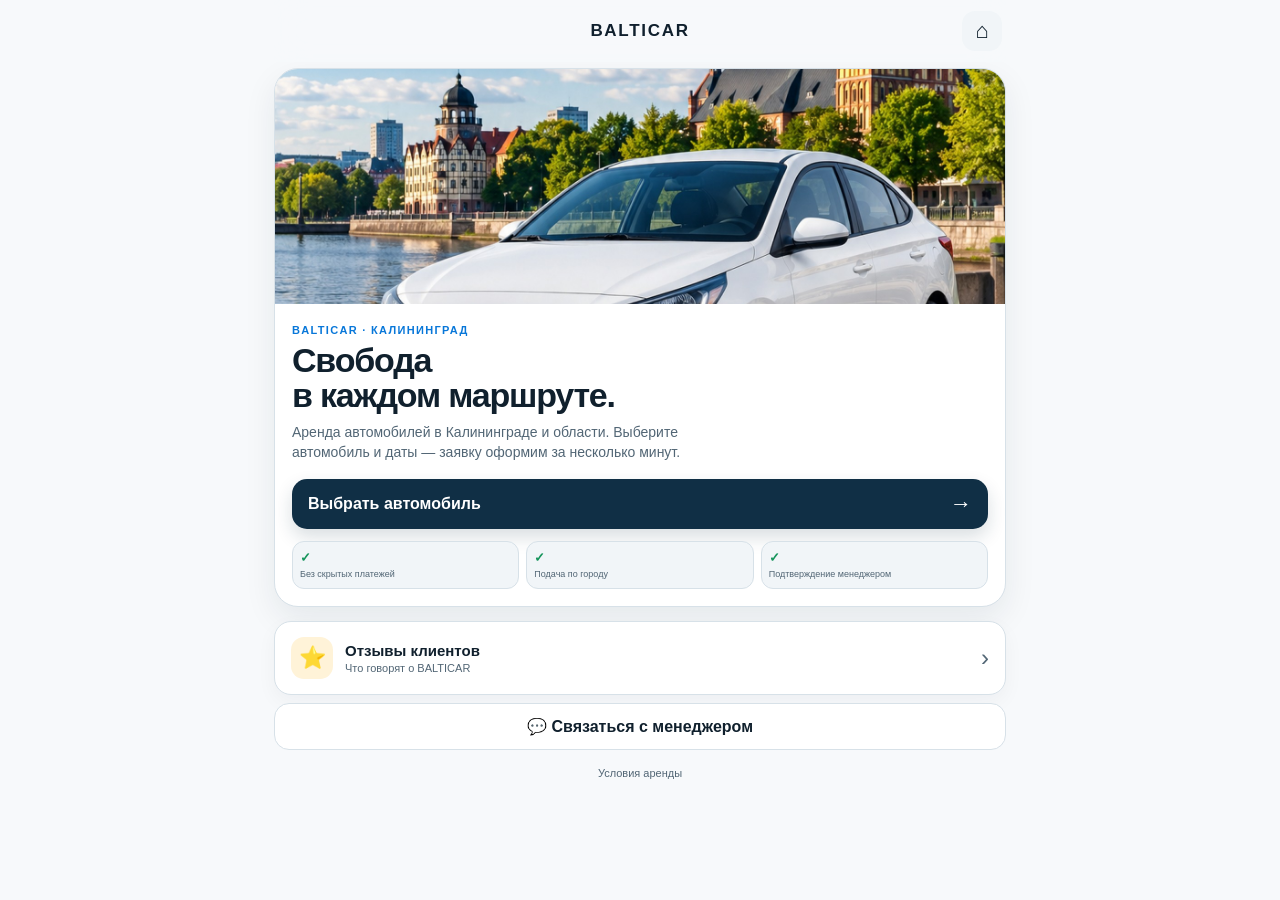
==== webapp/index.html @ 95956f39 "Add files via upload" ====
<!doctype html>
<html lang="ru">
<head>
<meta charset="utf-8">
<meta name="viewport" content="width=device-width,initial-scale=1,viewport-fit=cover">
<meta name="theme-color" content="#f5f7fa">
<title>BALTICAR — аренда автомобилей</title>
<script src="https://telegram.org/js/telegram-web-app.js"></script>
<style>
#bootOverlay{position:fixed;inset:0;z-index:100000;background:#f5f7fa;color:#13202b;display:flex;align-items:center;justify-content:center;text-align:center;padding:24px;font-family:-apple-system,BlinkMacSystemFont,"SF Pro Display","Segoe UI",sans-serif}
#bootOverlay .bootBox{width:min(360px,100%)}
#bootOverlay .bootLogo{font-size:28px;font-weight:950;letter-spacing:.12em}
#bootOverlay .bootText{margin-top:10px;color:#6f7f8d;font-size:14px;line-height:1.45}
#bootOverlay .bootRetry{display:none;width:100%;margin-top:18px;padding:15px 16px;border:0;border-radius:16px;background:#1677e8;color:#fff;font-size:15px;font-weight:900}
#bootOverlay.ready{display:none}
</style>
<script>
(function(){
  var hiddenAt=0;
  window.__BALTICAR_BOOT_OK=false;
  window.__BALTICAR_REOPEN=function(){
    var base=location.pathname||'/app';
    location.replace(base+'?v=47&reopen='+Date.now());
  };
  window.__BALTICAR_HIDE_BOOT=function(){
    window.__BALTICAR_BOOT_OK=true;
    var el=document.getElementById('bootOverlay');
    if(el)el.classList.add('ready');
  };
  setTimeout(function(){
    if(window.__BALTICAR_BOOT_OK)return;
    var el=document.getElementById('bootOverlay');
    var btn=document.getElementById('bootRetry');
    if(el)el.style.display='flex';
    if(btn)btn.style.display='block';
  },10000);
  document.addEventListener('visibilitychange',function(){
    if(document.visibilityState==='hidden'){hiddenAt=Date.now();return;}
    if(hiddenAt && Date.now()-hiddenAt>90000){
      hiddenAt=0;
      setTimeout(window.__BALTICAR_REOPEN,80);
    }
  });
})();
</script>
<style>
:root{
  --bg:#f5f7fa; --surface:#fff; --surface2:#eef2f6; --text:#13202b; --muted:#6f7f8d;
  --line:#dfe6ec; --blue:#1677e8; --blue-dark:#0d5fc4; --green:#1aa866; --amber:#d98a00;
  --shadow:0 12px 32px rgba(18,38,55,.08); --radius:22px;
}
html.dark{
  --bg:#07111b; --surface:#0d1b27; --surface2:#132635; --text:#f5f8fb; --muted:#91a3b5;
  --line:rgba(255,255,255,.09); --blue:#1683ff; --blue-dark:#0b63d9; --green:#2bd576; --amber:#ffb62b;
  --shadow:0 16px 40px rgba(0,0,0,.24);
}
*{box-sizing:border-box}
html,body{margin:0;min-height:100%;background:var(--bg);color:var(--text);font-family:-apple-system,BlinkMacSystemFont,"SF Pro Display","Segoe UI",sans-serif;-webkit-font-smoothing:antialiased}
body{background:linear-gradient(180deg,var(--bg) 0,var(--bg) 100%)}
button,input,textarea{font:inherit;color:inherit}
button{border:0;cursor:pointer}
#app{max-width:760px;margin:auto;padding:env(safe-area-inset-top) 14px calc(28px + env(safe-area-inset-bottom))}
.top{height:58px;display:grid;grid-template-columns:44px 1fr 44px;align-items:center;position:sticky;top:0;z-index:20;background:color-mix(in srgb,var(--bg) 90%,transparent);backdrop-filter:blur(16px);-webkit-backdrop-filter:blur(16px)}
.brand{text-align:center;font-size:17px;font-weight:900;letter-spacing:.12em}
.topbtn{width:40px;height:40px;border-radius:13px;background:var(--surface);border:1px solid var(--line);box-shadow:0 4px 14px rgba(0,0,0,.05);font-size:22px}
.screen{display:none}.screen.active{display:block;animation:fadeUp .22s ease}
@keyframes fadeUp{from{opacity:0;transform:translateY(8px)}to{opacity:1;transform:none}}
.eyebrow{font-size:11px;font-weight:800;letter-spacing:.12em;color:var(--blue);text-transform:uppercase}
.sectionTitle{font-size:26px;line-height:1.12;font-weight:900;margin:20px 2px 7px}
.sub{font-size:14px;line-height:1.5;color:var(--muted)}
.row{display:flex;gap:10px}.row>*{flex:1;min-width:0}
.heroHome{position:relative;overflow:hidden;border-radius:28px;background:#0c1b27;min-height:330px;box-shadow:var(--shadow);margin:8px 0 18px}
.heroHome img{width:100%;height:100%;min-height:330px;object-fit:cover;display:block}
.heroHome:after{content:"";position:absolute;inset:0;background:linear-gradient(180deg,rgba(4,10,15,.02) 22%,rgba(4,10,15,.9) 100%)}
.heroHomeCopy{position:absolute;z-index:1;left:22px;right:22px;bottom:22px;color:#fff}
.heroHomeCopy h1{font-size:35px;line-height:1.02;margin:7px 0 7px;letter-spacing:-.03em}
.heroHomeCopy p{margin:0;color:#d9e5ee;font-size:15px}
.heroBadge{display:inline-flex;align-items:center;gap:7px;padding:7px 10px;border-radius:999px;background:rgba(255,255,255,.12);border:1px solid rgba(255,255,255,.18);font-size:11px;font-weight:800}
.homeCta{width:100%;margin-top:14px;padding:16px 18px;border-radius:16px;background:#fff;color:#12202c;font-weight:900;box-shadow:0 10px 26px rgba(0,0,0,.16)}
.homeQuick{display:grid;grid-template-columns:1fr 1fr;gap:10px;margin-top:12px}
.quick{padding:16px;border-radius:18px;background:var(--surface);border:1px solid var(--line);text-align:left;box-shadow:var(--shadow)}
.quickIcon{font-size:22px}.quick b{display:block;margin-top:8px;font-size:15px}.quick span{display:block;margin-top:3px;font-size:12px;color:var(--muted)}
.primary{width:100%;padding:15px 17px;border-radius:15px;background:linear-gradient(135deg,var(--blue),var(--blue-dark));color:#fff;font-weight:850;box-shadow:0 9px 22px rgba(22,131,255,.22)}
.secondary{width:100%;padding:14px 16px;border-radius:15px;background:var(--surface);border:1px solid var(--line);font-weight:750}
.back{margin:7px 0 12px;padding:7px 0;background:none;color:var(--blue);font-weight:800}
.carlistGrid{display:grid;grid-template-columns:1fr 1fr;gap:12px;margin-top:16px}
.car{overflow:hidden;background:var(--surface);border:1px solid var(--line);border-radius:22px;box-shadow:var(--shadow);margin:0;min-width:0}
.carGallery{border:0!important;border-radius:0!important}
.carbody{padding:13px}
.carTop{display:block}.carname{font-size:17px;font-weight:900;line-height:1.18}
.onlineLabel{display:inline-block;margin-top:6px;font-size:10px;font-weight:800;color:var(--green)}
.carDescription{display:none}
.chips{display:flex;flex-wrap:wrap;gap:5px;margin:10px 0}
.chip{padding:6px 7px;border-radius:9px;background:var(--surface2);color:var(--muted);font-size:10px;white-space:nowrap}
.carPrice{padding:10px 0 11px;border-top:1px solid var(--line);border-bottom:1px solid var(--line)}
.carPrice .label{display:block;color:var(--muted);font-size:9px;line-height:1.25}.carPrice b{font-size:18px}.carPrice small{font-size:10px;color:var(--muted)}
.carActions{display:grid;gap:7px;margin-top:10px}.carActions .secondary{padding:11px;font-size:12px}.carActions .primary{padding:11px;font-size:12px}
.gallery{position:relative;width:100%;overflow:hidden;background:#dfe5ea;touch-action:pan-y}
.carGallery{aspect-ratio:1.25}.detailGallery{aspect-ratio:1.35;border-radius:24px;border:1px solid var(--line)}
.galleryImg{width:100%;height:100%;object-fit:cover;display:block}
.galleryBtn{position:absolute;top:50%;transform:translateY(-50%);width:34px;height:34px;border-radius:50%;background:rgba(8,16,23,.58);color:#fff;font-size:24px;line-height:1;display:flex;align-items:center;justify-content:center;backdrop-filter:blur(8px)}
.galleryBtn.prev{left:9px}.galleryBtn.next{right:9px}
.galleryCount{position:absolute;right:10px;top:10px;padding:5px 8px;border-radius:999px;background:rgba(8,16,23,.62);color:#fff;font-size:10px;font-weight:800}
.galleryDots{position:absolute;left:0;right:0;bottom:9px;display:flex;justify-content:center;gap:5px}
.galleryDot{width:6px;height:6px;border-radius:50%;padding:0;background:rgba(255,255,255,.55)}
.galleryDot.active{width:18px;border-radius:5px;background:#fff}
.detailTitle{font-size:29px;line-height:1.08;margin:16px 0 6px;letter-spacing:-.02em}
.facts{display:grid;grid-template-columns:repeat(3,1fr);gap:8px;margin:15px 0}.fact{padding:12px;border-radius:16px;background:var(--surface);border:1px solid var(--line);font-size:11px;color:var(--muted)}.fact b{display:block;margin-top:5px;font-size:13px;color:var(--text)}
.block{padding:16px;border-radius:19px;background:var(--surface);border:1px solid var(--line);box-shadow:0 6px 20px rgba(18,38,55,.04);margin:12px 0}.block h3{margin:0 0 8px;font-size:16px}
.tariffs{display:grid;grid-template-columns:repeat(3,1fr);gap:7px}.tariff{padding:12px;border-radius:14px;background:var(--surface2);border:1px solid var(--line)}.tariff span{display:block;font-size:10px;color:var(--muted)}.tariff b{display:block;margin-top:5px;font-size:14px}
.depositBox{margin:12px 0;padding:14px 16px;border-radius:17px;background:linear-gradient(135deg,rgba(22,131,255,.08),rgba(43,213,118,.07));border:1px solid rgba(22,131,255,.18)}
.locationCard{padding:15px;border-radius:18px;background:var(--surface);border:1px solid var(--line);margin:12px 0}.locationTitle{font-weight:850}.locationText{font-size:13px;line-height:1.5;color:var(--muted);margin-top:7px}
.calendar{background:var(--surface);border:1px solid var(--line);border-radius:22px;padding:13px;box-shadow:var(--shadow)}
.calhead{display:flex;align-items:center;justify-content:space-between;margin-bottom:12px}.calhead b{text-transform:capitalize}.calhead button{width:40px;height:40px;border-radius:12px;background:var(--surface2);border:1px solid var(--line);font-size:21px}
.week,.days{display:grid;grid-template-columns:repeat(7,1fr);gap:5px}.week div{text-align:center;font-size:10px;color:var(--muted);padding:4px 0}.day{min-height:42px;border-radius:11px;background:var(--surface2);border:1px solid transparent;font-size:12px}.day.free{border-color:rgba(22,131,255,.12)}.day.busy{color:#9ca9b4;opacity:.55}.day.selected{background:var(--blue);color:#fff;font-weight:900}.day.disabled{opacity:.28}
.times{display:grid;grid-template-columns:repeat(4,1fr);gap:7px;margin-top:8px}.time{padding:12px 3px;border-radius:12px;background:var(--surface2);border:1px solid var(--line);font-size:12px}.time.selected{background:var(--blue);color:#fff;font-weight:900}.time:disabled{opacity:.35}
.summary{margin-top:13px;padding:17px;border-radius:20px;background:var(--surface);border:1px solid rgba(22,131,255,.22);box-shadow:var(--shadow)}.summary .big,.big{font-size:24px;font-weight:950;margin-top:4px}.hint{font-size:12px;line-height:1.4;color:var(--amber);margin-top:7px}
.field{margin:11px 0}.field label{display:block;font-size:12px;font-weight:700;color:var(--muted);margin:0 0 6px}.field input,.field textarea{width:100%;padding:13px;border-radius:14px;border:1px solid var(--line);background:var(--surface);outline:none}.field textarea{min-height:90px;resize:vertical}
.locationPicker{display:grid;gap:8px;margin-top:12px}.locationOption{width:100%;display:grid;grid-template-columns:32px 1fr auto;gap:9px;align-items:center;text-align:left;padding:12px;border-radius:15px;background:var(--surface2);border:1px solid var(--line)}.locationOption.selected{border-color:var(--blue);box-shadow:inset 0 0 0 1px var(--blue);background:color-mix(in srgb,var(--blue) 7%,var(--surface2))}.locIcon{font-size:19px;text-align:center}.locMain b{display:block;font-size:13px}.locMain span{display:block;font-size:10px;color:var(--muted);margin-top:2px}.locationFree{font-size:9px;font-weight:900;color:var(--green)}.locationRequest{margin-top:8px}.locationCost{margin-top:10px}.priceBreak{margin-top:10px;border-top:1px solid var(--line);padding-top:8px}.priceRow{display:flex;justify-content:space-between;gap:12px;padding:5px 0;font-size:13px}.locationNotice{margin-top:10px;font-size:11px;line-height:1.45;color:var(--muted)}
.bookingHero{padding:16px;border-radius:20px;background:linear-gradient(135deg,rgba(22,131,255,.10),rgba(43,213,118,.07));border:1px solid rgba(22,131,255,.18);margin:14px 0}.bookingHero .heroLine{display:flex;justify-content:space-between;gap:10px;align-items:center}.bookingHero .heroTitle{font-size:16px;font-weight:900}.bookingHero .countdown{margin-top:10px;font-size:15px;font-weight:850}.bookingHero .countdown small{display:block;font-size:11px;color:var(--muted);margin-top:4px}
.bookingCard{padding:15px;border-radius:20px;background:var(--surface);border:1px solid var(--line);box-shadow:var(--shadow);margin:12px 0}.bookingCardTop{display:flex;gap:11px;align-items:flex-start}.bookingCarThumb{width:92px;height:64px;border-radius:13px;object-fit:cover;flex:0 0 92px}.bookingCardInfo{min-width:0;flex:1}.bookingCardInfo b{display:block;font-size:16px}.bookingNo{font-size:10px;color:var(--muted);margin-bottom:4px}.bookingFacts{display:grid;grid-template-columns:1fr 1fr;gap:7px;margin-top:11px}.bookingFact{padding:10px;border-radius:13px;background:var(--surface2);border:1px solid var(--line)}.bookingFact span{display:block;font-size:9px;color:var(--muted)}.bookingFact b{display:block;font-size:12px;margin-top:4px}.bookingStatusBox{margin-top:11px;padding:11px 12px;border-radius:14px;background:var(--surface2);border:1px solid var(--line);font-size:12px;line-height:1.4}.bookingStatusBox.confirmed{background:rgba(43,213,118,.08);border-color:rgba(43,213,118,.25)}.bookingStatusBox.completed{opacity:.75}
.status{display:inline-flex;padding:5px 8px;border-radius:999px;background:var(--surface2);font-size:10px;font-weight:800}
.detailActions{display:grid;gap:8px;margin-top:10px}
.empty{text-align:center;padding:40px 20px;color:var(--muted)}
.toast{position:fixed;z-index:50;left:14px;right:14px;bottom:calc(18px + env(safe-area-inset-bottom));padding:13px 15px;border-radius:15px;background:#132535;color:#fff;box-shadow:0 15px 35px rgba(0,0,0,.25);display:none}.toast.show{display:block;animation:fadeUp .2s ease}
@media(max-width:520px){.carlistGrid{grid-template-columns:1fr 1fr}.heroHome,.heroHome img{min-height:310px}.heroHomeCopy h1{font-size:31px}}
@media(max-width:370px){#app{padding-left:10px;padding-right:10px}.carlistGrid{gap:8px}.carbody{padding:10px}.carname{font-size:15px}.chips{gap:4px}.chip{font-size:9px;padding:5px 6px}.carPrice b{font-size:16px}.facts{gap:5px}.fact{padding:10px 8px}}
@media(min-width:650px){.carlistGrid{grid-template-columns:repeat(2,1fr)}.heroHome,.heroHome img{min-height:390px}.heroHomeCopy h1{font-size:42px}}

/* Premium UI polish v3 */
:root{--bg:#f3f5f7;--surface:#fff;--surface2:#f1f4f7;--text:#101820;--muted:#71808d;--line:#e2e7ec;--blue:#0a72e8;--blue-dark:#075bc0;--green:#15945b;--amber:#c77a00;--shadow:0 14px 34px rgba(16,32,48,.075);--radius:22px}
html.dark{--bg:#071018;--surface:#0d1923;--surface2:#13232f;--text:#f7fafc;--muted:#9aabb9;--line:rgba(255,255,255,.09);--blue:#278cff;--blue-dark:#0965d0;--green:#2bd47a;--amber:#ffb72d;--shadow:0 18px 44px rgba(0,0,0,.25)}
body{background:var(--bg)}
.top{height:62px}
.topbtn{border:0;box-shadow:none;background:var(--surface2);transition:transform .16s ease,background .16s ease}.topbtn:active{transform:scale(.94)}
.sectionTitle{font-size:28px;letter-spacing:-.035em;margin-top:22px}.sub{font-size:14px}
.heroHome{min-height:430px;margin:8px 0 16px;border-radius:30px}.heroHome img{min-height:430px}.heroHome:after{background:linear-gradient(180deg,rgba(4,10,15,0) 15%,rgba(4,10,15,.22) 38%,rgba(4,10,15,.94) 100%)}
.heroHomeCopy{left:20px;right:20px;bottom:20px}.heroHomeCopy h1{font-size:38px;line-height:1;letter-spacing:-.045em;margin:10px 0 9px}.heroBadge{background:rgba(255,255,255,.14);backdrop-filter:blur(10px)}
.homeCta{padding:17px 18px;border-radius:17px;transition:transform .16s ease}.homeCta:active,.primary:active,.secondary:active,.quick:active,.locationOption:active,.time:active{transform:scale(.985)}
.homeIntro{display:flex;align-items:end;justify-content:space-between;gap:12px;margin:16px 2px 9px}.homeIntro .sectionTitle{margin:0}.homeTrust{font-size:11px;font-weight:800;color:var(--green);white-space:nowrap}
.quick{padding:15px;border-radius:20px;transition:transform .16s ease,box-shadow .16s ease}.quickIcon{font-size:21px}.quick b{font-size:14px}.quick span{font-size:11px}
.carlistGrid{gap:12px;margin-top:18px}.car{border-radius:24px;box-shadow:0 12px 30px rgba(16,32,48,.09)}
.carGallery{aspect-ratio:1.08}.gallery{background:#dce2e7}.galleryImg{transition:opacity .16s ease}.galleryBtn{width:35px;height:35px}.galleryCount{font-size:10px;padding:5px 8px}.carbody{padding:14px}.carname{font-size:18px;letter-spacing:-.02em}.onlineLabel{font-size:9px}.chips{gap:5px;margin:9px 0}.chip{font-size:9px;padding:6px 7px}.carPrice{padding:11px 0 10px}.carPrice .label{font-size:9px}.carPrice b{font-size:21px;letter-spacing:-.02em}.carPrice small{font-size:10px}.carActions{grid-template-columns:1fr;gap:7px}.carActions .secondary,.carActions .primary{padding:12px;font-size:12px}
.catalogLead{display:flex;justify-content:space-between;align-items:center;gap:10px;margin-top:14px;padding:12px 14px;border-radius:16px;background:var(--surface);border:1px solid var(--line)}.catalogLead b{font-size:12px}.catalogLead span{font-size:11px;color:var(--muted)}
.detailGallery{aspect-ratio:1.18;border-radius:26px}.detailTitle{font-size:32px;letter-spacing:-.04em}.facts{gap:7px}.fact{padding:13px;border-radius:17px}.block{border-radius:20px}.tariff{padding:13px;border-radius:15px}.depositBox{font-size:14px}
.calendar{padding:14px;border-radius:24px}.calhead{margin-bottom:14px}.calhead b{font-size:16px}.calhead button{width:42px;height:42px;border-radius:14px}.week{gap:4px}.week div{font-size:10px;padding:6px 0}.days{gap:5px}.day{min-height:46px;border-radius:13px;font-size:13px}.day.free{background:color-mix(in srgb,var(--blue) 4%,var(--surface2))}.day.selected{box-shadow:0 7px 16px rgba(10,114,232,.22)}
.timeTitle{display:flex;justify-content:space-between;align-items:center;margin:17px 1px 8px}.timeTitle b{font-size:15px}.timeTitle span{font-size:11px;color:var(--muted)}.times{grid-template-columns:repeat(4,1fr);gap:7px}.time{min-height:46px;padding:11px 2px;border-radius:13px;font-size:13px;font-weight:750;transition:transform .14s ease}.time.selected{box-shadow:0 7px 16px rgba(10,114,232,.2)}
.calTip{margin-top:12px;padding:11px 13px;border-radius:14px;background:var(--surface2);font-size:11px;color:var(--muted);line-height:1.4}.summary{padding:17px;border-radius:21px}.summary .big,.big{font-size:25px}.summaryAction{margin-top:13px}
.reviewCard{padding:0;overflow:hidden;border-radius:22px;background:var(--surface);border:1px solid var(--line);box-shadow:var(--shadow)}.reviewHead{display:flex;gap:13px;padding:15px}.reviewThumb{width:92px;height:68px;border-radius:15px;object-fit:cover}.reviewTitle{font-size:18px;font-weight:900}.reviewLine{display:flex;justify-content:space-between;gap:12px;padding:11px 15px;border-top:1px solid var(--line);font-size:13px}.reviewLine span{color:var(--muted)}.reviewLine b{text-align:right}.reviewTotal{display:flex;justify-content:space-between;align-items:end;padding:15px;background:var(--surface2)}.reviewTotal small{display:block;color:var(--muted);font-size:10px}.reviewTotal strong{font-size:25px;letter-spacing:-.03em}.reviewTotal .deposit{font-size:12px;color:var(--muted);text-align:right}
.locationCard{border-radius:21px}.locationOption{min-height:66px;padding:12px 13px;border-radius:17px;transition:transform .14s ease,border-color .14s ease}.locationOption.selected{box-shadow:inset 0 0 0 1.5px var(--blue),0 7px 18px rgba(10,114,232,.08)}.locMain b{font-size:14px}.locMain span{font-size:10px}.locationFree{font-size:9px}.locationNotice{padding:10px 11px;border-radius:13px;background:var(--surface2)}
.field input,.field textarea{border:1px solid var(--line);box-shadow:inset 0 1px 1px rgba(0,0,0,.02);transition:border-color .16s ease,box-shadow .16s ease}.field input:focus,.field textarea:focus{border-color:var(--blue);box-shadow:0 0 0 3px rgba(10,114,232,.10)}
.primary,.secondary{transition:transform .16s ease,box-shadow .16s ease}.primary{box-shadow:0 10px 24px rgba(10,114,232,.2)}
.status{padding:6px 9px;font-size:10px}.status.pending{background:rgba(255,183,45,.12);color:#a86c00}.status.confirmed{background:rgba(43,212,122,.12);color:var(--green)}.status.completed{background:rgba(10,114,232,.10);color:var(--blue)}.status.cancelled,.status.rejected{background:rgba(100,110,120,.11)}
.bookingHero{border-radius:22px}.bookingCard{border-radius:22px}.bookingStatusBox{font-weight:700}.bookingStatusBox.confirmed{background:rgba(43,212,122,.09)}
.empty{padding:48px 20px}.toast{border-radius:17px}
@media(max-width:520px){.heroHome,.heroHome img{min-height:410px}.heroHomeCopy h1{font-size:34px}.carGallery{aspect-ratio:1.02}.carbody{padding:12px}.carname{font-size:16px}.carPrice b{font-size:19px}.chip{font-size:8.5px}.carActions .secondary,.carActions .primary{padding:10px;font-size:11px}}
@media(max-width:370px){.carlistGrid{gap:8px}.carbody{padding:10px}.carname{font-size:15px}.chips{gap:3px}.chip{padding:5px 6px}.times{grid-template-columns:repeat(3,1fr)}}

/* Premium UI polish v4 */
:root{--success:#148a57;--danger:#c64b4b;--soft-blue:rgba(10,114,232,.08)}
html.dark{--success:#2bd47a;--danger:#ff7373;--soft-blue:rgba(39,140,255,.12)}
button{-webkit-tap-highlight-color:transparent}
.primary,.secondary,.homeCta,.quick,.locationOption,.time,.day,.calhead button,.topbtn{user-select:none;-webkit-user-select:none}
.topbtn{display:flex;align-items:center;justify-content:center}
.homeCta{display:flex;align-items:center;justify-content:space-between;text-align:left}.homeCta::after{content:'→';font-size:20px;line-height:1}
.car{transition:transform .18s ease,box-shadow .18s ease}.car:active{transform:scale(.995)}
.carGallery{aspect-ratio:1.02}.galleryBtn{z-index:2;box-shadow:0 5px 14px rgba(0,0,0,.18)}
.galleryDots{z-index:3;pointer-events:none}.galleryDot{pointer-events:auto}.galleryCount{z-index:3}
.carPrice b{font-size:23px}.carPrice .label{font-size:10px;font-weight:650}
.carActions .primary{min-height:44px}.carActions .secondary{min-height:42px}
.stepLabel{display:flex;align-items:center;gap:8px;margin:17px 1px 8px;font-size:12px;font-weight:850;color:var(--muted)}
.stepNum{width:23px;height:23px;border-radius:50%;display:inline-flex;align-items:center;justify-content:center;background:var(--blue);color:#fff;font-size:11px}
.calendar{padding:12px}.calhead{position:sticky;top:62px;z-index:4;background:var(--surface);padding:3px 0 11px;margin:-3px 0 6px}
.day{min-height:48px;font-weight:650}.day.free{background:var(--surface2)}.day.selected{background:var(--blue);color:#fff;border-color:var(--blue)}
.timeTitle{padding-top:2px}.times{grid-template-columns:repeat(3,1fr);gap:8px}.time{min-height:52px;font-size:14px;background:var(--surface2);border:1px solid var(--line)}.time.selected{background:var(--blue);border-color:var(--blue);color:#fff}
.summary{position:relative;overflow:hidden}.summary:before{content:'';position:absolute;left:0;top:0;bottom:0;width:4px;background:var(--blue)}.summaryAction{min-height:48px}
.locationOption{grid-template-columns:34px minmax(0,1fr) auto;min-height:70px}.locationOption.selected{background:var(--soft-blue)}.locPrice{display:flex;align-items:center;gap:5px;font-size:10px;font-weight:900;white-space:nowrap}.locCheck{display:none;width:20px;height:20px;border-radius:50%;align-items:center;justify-content:center;background:var(--blue);color:#fff;font-size:12px}.locationOption.selected .locCheck{display:flex}.locationOption.selected .locPriceText{display:none}
.reviewCard{box-shadow:0 12px 30px rgba(16,32,48,.08)}.reviewHead{align-items:center}.reviewTotal{border-radius:0 0 22px 22px}.reviewTotal strong{font-size:27px}
.confirmationNote{padding:11px 13px;border-radius:14px;background:var(--surface2);font-size:11px;line-height:1.45;color:var(--muted)}
.bookingCardTop{align-items:center}.bookingCardInfo .status{margin-top:0}.bookingStatusBox{font-size:12px}.bookingStatusBox.confirmed{border-left:3px solid var(--green)}.bookingStatusBox.completed{border-left:3px solid var(--blue)}
.loading{height:190px;border-radius:22px;background:linear-gradient(90deg,var(--surface2),var(--surface),var(--surface2));background-size:200% 100%;animation:shimmer 1.2s infinite}.loadingLine{height:12px;border-radius:8px;background:var(--surface2);margin:10px 0}@keyframes shimmer{0%{background-position:200% 0}100%{background-position:-200% 0}}
@media(max-width:520px){#app{padding-left:12px;padding-right:12px}.heroHome,.heroHome img{min-height:420px}.heroHomeCopy{left:18px;right:18px;bottom:18px}.heroHomeCopy h1{font-size:35px}.carlistGrid{gap:10px}.carGallery{aspect-ratio:1.0}.carbody{padding:12px}.carPrice b{font-size:20px}.chip{font-size:8.5px}.locationOption{grid-template-columns:32px minmax(0,1fr) auto}.calendar{border-radius:22px}.day{min-height:46px}.time{min-height:50px}}
@media(max-width:370px){#app{padding-left:10px;padding-right:10px}.times{grid-template-columns:repeat(3,1fr);gap:6px}.time{min-height:48px;font-size:13px}.day{min-height:43px}.locationOption{padding:11px}.locMain b{font-size:13px}.locMain span{font-size:9px}}

/* V5 — clean commercial home */
.homePremium{margin:6px 0 14px;border-radius:30px;overflow:hidden;background:var(--surface);border:1px solid var(--line);box-shadow:0 18px 50px rgba(18,38,55,.11)}
.homePhoto{position:relative;height:245px;background:#0c1b27;overflow:hidden}
.homePhoto img{width:100%;height:100%;object-fit:cover;display:block}
.homePhotoShade{position:absolute;inset:0;background:linear-gradient(180deg,rgba(3,9,14,.32),rgba(3,9,14,.04) 45%,rgba(3,9,14,.28))}
.homePhotoTop{position:absolute;z-index:2;left:18px;right:18px;top:17px;display:flex;align-items:center;justify-content:space-between;color:#fff}
.homeLogoMark{font-size:15px;font-weight:950;letter-spacing:.16em}.homeCity{font-size:9px;font-weight:850;letter-spacing:.12em;padding:7px 9px;border-radius:999px;background:rgba(0,0,0,.28);backdrop-filter:blur(10px)}
.homePanel{padding:22px 18px 18px}.homePanel h1{font-size:35px;line-height:1.02;letter-spacing:-.045em;margin:8px 0 9px}.homePanel p{margin:0;color:var(--muted);font-size:14px;line-height:1.48;max-width:420px}
.homeMainCta{display:flex;align-items:center;justify-content:space-between;width:100%;margin-top:17px;padding:16px 17px;border-radius:17px;background:linear-gradient(135deg,var(--blue),var(--blue-dark));color:#fff;font-weight:900;box-shadow:0 11px 24px rgba(22,131,255,.24)}.homeMainCta b{font-size:24px;line-height:1}.homeTrustRow{display:grid;grid-template-columns:repeat(3,1fr);gap:7px;margin-top:14px}.homeTrustRow div{min-width:0;padding:9px 8px;border-radius:13px;background:var(--surface2);font-size:9px;color:var(--muted);line-height:1.25}.homeTrustRow b{display:block;color:var(--green);font-size:13px;margin-bottom:3px}.homeShortcuts{display:grid;gap:8px}.homeBooking{display:grid;grid-template-columns:36px 1fr 18px;gap:10px;align-items:center;width:100%;padding:14px 15px;text-align:left;background:var(--surface);border:1px solid var(--line);border-radius:18px;box-shadow:0 8px 24px rgba(18,38,55,.05)}.shortcutIcon{width:36px;height:36px;display:grid;place-items:center;border-radius:12px;background:var(--surface2);font-size:18px}.homeBooking b{display:block;font-size:14px}.homeBooking small{display:block;margin-top:3px;color:var(--muted);font-size:11px}.homeBooking strong{font-size:23px;color:var(--muted);font-weight:500}.homeContact{padding:13px 15px;border-radius:16px;background:var(--surface);border:1px solid var(--line);font-weight:750}.homeFooterLinks{display:flex;justify-content:center;align-items:center;gap:9px;margin:14px 0 4px;color:var(--muted);font-size:11px}.homeFooterLinks button{background:none;padding:3px;color:var(--muted);font-size:11px}
@media(max-width:370px){.homePhoto{height:215px}.homePanel{padding:19px 15px 15px}.homePanel h1{font-size:31px}.homeTrustRow{gap:5px}.homeTrustRow div{font-size:8px;padding:8px 6px}}

/* V6 — BALTICAR clean visual system */
:root{
  --bg:#f7f9fb;
  --surface:#ffffff;
  --surface2:#f1f5f8;
  --text:#10202d;
  --muted:#526675;
  --line:#d7e1e8;
  --blue:#0877d9;
  --blue-dark:#075aa5;
  --green:#15945b;
  --amber:#b96f00;
  --shadow:0 10px 28px rgba(16,32,48,.07);
}
html.dark{
  --bg:#07131d;
  --surface:#0d1c28;
  --surface2:#142735;
  --text:#f2f6f9;
  --muted:#a5b4c0;
  --line:rgba(255,255,255,.11);
  --blue:#2d91ee;
  --blue-dark:#1470c8;
  --green:#35d27e;
  --amber:#ffc15a;
}
body{font-weight:520}
.brand{font-weight:900;letter-spacing:.10em}
.sectionTitle,.detailTitle{color:var(--text);font-weight:900}
.sub{color:var(--muted);font-weight:520}
.eyebrow{color:var(--blue);font-weight:850}
.carname,.locationTitle,.block h3,.homeBooking b{color:var(--text)}
.chip{color:#435867}
html.dark .chip{color:#b9c7d1}
.field label,.stepLabel{color:#435867}
html.dark .field label,html.dark .stepLabel{color:#b5c3cd}
.carPrice .label,.carPrice small,.locMain span,.locationNotice,.reviewLine span,.reviewTotal small{color:#526675}
html.dark .carPrice .label,html.dark .carPrice small,html.dark .locMain span,html.dark .locationNotice,html.dark .reviewLine span,html.dark .reviewTotal small{color:#a5b4c0}

/* Clean home: the hero photo contains no text or overlays. */
.homePremium{margin:6px 0 14px;border-radius:24px;overflow:hidden;background:var(--surface);border:1px solid var(--line);box-shadow:0 12px 32px rgba(16,32,48,.08)}
.homePhoto{height:235px;background:#dce5eb;position:relative;overflow:hidden}
.homePhoto img{width:100%;height:100%;object-fit:cover;display:block}
.homePhotoShade,.homePhotoTop{display:none}
.homePanel{padding:20px 17px 17px}
.homePanel .eyebrow{margin-bottom:7px}
.homePanel h1{color:var(--text);font-size:34px;line-height:1.03;letter-spacing:-.035em;margin:0 0 9px;font-weight:900}
.homePanel p{color:var(--muted);font-size:14px;line-height:1.45;margin:0;max-width:420px}
.homeMainCta{margin-top:16px;min-height:50px;padding:14px 16px;border-radius:15px;background:#102f45;color:#fff;font-weight:850;box-shadow:0 8px 18px rgba(16,47,69,.16)}
.homeMainCta b{font-size:22px}
.homeTrustRow{display:grid;grid-template-columns:repeat(3,1fr);gap:7px;margin-top:12px}
.homeTrustRow div{background:var(--surface2);border:1px solid var(--line);color:#526675;border-radius:12px;padding:8px 7px;font-size:9px;line-height:1.25}
.homeTrustRow b{color:var(--green)}
.homeShortcuts{gap:8px}
.homeBooking{border-radius:17px;border:1px solid var(--line);box-shadow:0 7px 20px rgba(16,32,48,.045)}
.homeBooking small{color:var(--muted)}
.homeContact{border-radius:15px;border:1px solid var(--line);color:var(--text)}
.homeReview{display:flex;align-items:center;gap:12px;width:100%;padding:15px 16px;margin-top:0;text-align:left;background:var(--surface);border:1px solid var(--line);border-radius:17px;box-shadow:0 7px 20px rgba(16,32,48,.045)}.homeReview .reviewIcon{width:42px;height:42px;display:grid;place-items:center;border-radius:13px;background:#fff3d8;font-size:22px}.homeReview b{display:block;font-size:15px;color:var(--text)}.homeReview small{display:block;margin-top:3px;color:var(--muted);font-size:11px}.homeReview .arrow{margin-left:auto;font-size:24px;color:var(--muted)}
html.dark .homeReview .reviewIcon{background:#332a16}
.homeFooterLinks button{color:#526675}
html.dark .homeTrustRow div,html.dark .homeFooterLinks button{color:#a5b4c0}

@media(max-width:520px){
  .homePhoto{height:220px}
  .homePanel{padding:18px 15px 15px}
  .homePanel h1{font-size:32px}
}
@media(max-width:370px){
  .homePhoto{height:205px}
  .homePanel h1{font-size:30px}
}



/* V34 — premium car photography */
.gallery{position:relative;overflow:hidden;background:#e5e9ed}
.galleryImg{display:block;width:100%;height:100%;object-fit:cover}
.car{
  border-color:rgba(18,32,46,.12);
  box-shadow:0 16px 38px rgba(16,32,48,.11);
}
.carGallery{background:#dfe4e8}
.carGallery .galleryImg{transition:transform .28s ease}
.car:active .carGallery .galleryImg{transform:scale(1.01)}
.detailGallery{box-shadow:0 14px 34px rgba(16,32,48,.10)}
.detailGallery /* V7 — catalog: one full-width car per row */
.carlistGrid{
  display:grid !important;
  grid-template-columns:1fr !important;
  gap:14px !important;
  margin-top:16px !important;
}
.car{
  width:100%;
  border-radius:22px;
  overflow:hidden;
}
.carGallery{
  aspect-ratio:1.72 !important;
}
.carbody{
  padding:15px 15px 14px !important;
}
.carTop{
  display:flex;
  align-items:flex-start;
  justify-content:space-between;
  gap:10px;
}
.carname{
  font-size:19px !important;
  line-height:1.15;
}
.onlineLabel{
  flex:0 0 auto;
  margin-top:2px;
  white-space:nowrap;
}
.chips{
  margin:10px 0 8px !important;
}
.carPrice{
  display:flex;
  align-items:baseline;
  flex-wrap:wrap;
  gap:5px;
  padding:9px 0 11px !important;
}
.carPrice .label{
  width:100%;
  margin-bottom:1px;
}
.carActions{
  grid-template-columns:1fr !important;
  gap:8px !important;
}
.carActions .primary{
  min-height:46px;
}
.carActions .secondary{
  min-height:42px;
}
@media(max-width:520px){
  .carGallery{aspect-ratio:1.55 !important}
  .carbody{padding:14px !important}
  .carname{font-size:18px !important}
  .onlineLabel{font-size:8px}
}
@media(max-width:370px){
  .carlistGrid{gap:11px !important}
  .carGallery{aspect-ratio:1.48 !important}
  .carbody{padding:12px !important}
  .carname{font-size:17px !important}
}
@media(min-width:650px){
  .carlistGrid{grid-template-columns:1fr !important;max-width:720px}
}


/* V36 — clean detail gallery */
.detailGallery{
  background:#eef1f4;
  display:flex;
  align-items:center;
  justify-content:center;
}
.detailGallery .galleryImg{
  width:100%;
  height:100%;
  object-fit:contain;
  object-position:center;
  background:#eef1f4;
}

/* V37 — one large car card per row */
.carlistGrid{
  display:grid !important;
  grid-template-columns:1fr !important;
  gap:18px !important;
}
.car{
  width:100%;
  border-radius:24px;
  overflow:hidden;
}
.carGallery{
  aspect-ratio:1.72 !important;
}
.carbody{
  padding:16px !important;
}
.carTop{
  display:flex !important;
  align-items:flex-start;
  justify-content:space-between;
  gap:12px;
}
.carname{
  font-size:22px !important;
  line-height:1.12 !important;
}
.onlineLabel{
  flex:0 0 auto;
  margin-top:2px !important;
}
.chips{
  gap:7px !important;
  margin:13px 0 !important;
}
.chip{
  padding:7px 9px !important;
  font-size:11px !important;
}
.carPrice{
  padding:12px 0 13px !important;
}
.carPrice b{
  font-size:25px !important;
}
.carActions .primary{
  padding:14px !important;
  font-size:14px !important;
}
@media(max-width:520px){
  .carlistGrid{gap:16px !important}
  .carGallery{aspect-ratio:1.55 !important}
  .carbody{padding:15px !important}
  .carname{font-size:21px !important}
  .carPrice b{font-size:24px !important}
}
</style>
<script>
window.BALTICAR_applyTheme=function(){
  const scheme=window.Telegram?.WebApp?.colorScheme || (window.matchMedia?.('(prefers-color-scheme: light)').matches?'light':'dark');
  document.documentElement.classList.toggle('light',scheme==='light');
  document.documentElement.classList.toggle('dark',scheme!=='light');
  const meta=document.querySelector('meta[name="theme-color"]');
  if(meta)meta.content=scheme==='light'?'#f5f7fa':'#07111b';
};
try{
  Telegram?.WebApp?.onEvent?.('themeChanged',window.BALTICAR_applyTheme);
  const mq=window.matchMedia?.('(prefers-color-scheme: light)');
  mq?.addEventListener?.('change',window.BALTICAR_applyTheme);
}catch(e){}
window.BALTICAR_applyTheme();
</script>
</head>
<body>
<div id="bootOverlay"><div class="bootBox"><div class="bootLogo">BALTICAR</div><div class="bootText">Загрузка Mini App…</div><button id="bootRetry" class="bootRetry" type="button" onclick="window.__BALTICAR_REOPEN()">↻ Открыть заново</button></div></div>
<div id="app">
  <header class="top">
    <button class="topbtn" id="backBtn" onclick="goBack()">‹</button>
    <div class="brand">BALTICAR</div>
    <button class="topbtn" onclick="goHome()">⌂</button>
  </header>

  <main>
    <section id="home" class="screen active"></section>
    <section id="cars" class="screen"></section>
    <section id="car" class="screen"></section>
    <section id="calendar" class="screen"></section>
    <section id="form" class="screen"></section>
    <section id="done" class="screen"></section>
    <section id="bookings" class="screen"></section>
    <section id="reviews" class="screen"></section>
    <section id="why" class="screen"></section>
    <section id="terms" class="screen"></section>
  </main>
</div>
<div id="toast" class="toast"></div>

<script>
const tg=window.Telegram?.WebApp;
function reopenMiniApp(){
  try{tg?.ready();tg?.expand()}catch(e){}
  if(window.__BALTICAR_REOPEN){window.__BALTICAR_REOPEN();return;}
  const base=location.pathname||'/app';
  location.replace(base+'?v=47&reopen='+Date.now());
}
function closeMiniApp(){try{tg?.close()}catch(e){}}
function showFatalError(message){
  const box=document.getElementById('fatalOverlay');
  const text=document.getElementById('fatalText');
  if(!box)return;
  if(text&&message)text.textContent='Приложение загрузилось с ошибкой. '+String(message).slice(0,160);
  box.style.display='flex';
}
function refreshTelegramWebApp(){try{tg?.ready();tg?.expand()}catch(e){}}
refreshTelegramWebApp();
window.addEventListener('pageshow',e=>{
  refreshTelegramWebApp();
  if(e.persisted)setTimeout(()=>reopenMiniApp(),50);
});
window.addEventListener('visibilitychange',()=>{
  if(document.visibilityState==='visible')refreshTelegramWebApp();
});
window.addEventListener('error',e=>showFatalError(e?.error?.message||e?.message||'Неизвестная ошибка'));
window.addEventListener('unhandledrejection',e=>showFatalError(e?.reason?.message||e?.reason||'Ошибка загрузки'));
const $=id=>document.getElementById(id);
let current='home', history=[];
let cars=[],selectedCar=null,startDate=null,startTime=null,endDate=null,endTime=null,month=new Date();
let pickupLocation='airport'; let pickupLocationNote=''; let paymentMethod='cash'; let selectedExtras=[]; let profileCache=null;
const headers=()=>({'Content-Type':'application/json','X-Telegram-Init-Data':tg?.initData||''});
function withInitData(url){const s=tg?.initData||'';if(!s)return url;return url+(url.includes('?')?'&':'?')+'init_data='+encodeURIComponent(s)}
async function api(url,opt={}){const r=await fetch(withInitData(url),{...opt,headers:{...headers(),...(opt.headers||{})}});let d={};try{d=await r.json()}catch{} if(!r.ok)throw new Error(d.message||'Ошибка сервера');return d}
function money(n){return new Intl.NumberFormat('ru-RU').format(n)+' ₽'}
function toast(s){$('toast').textContent=s;$('toast').classList.add('show');setTimeout(()=>$('toast').classList.remove('show'),2800)}
function show(id,push=true){document.querySelectorAll('.screen').forEach(x=>x.classList.remove('active'));$(id).classList.add('active');if(push&&current!==id)history.push(current);current=id;window.scrollTo({top:0,behavior:'smooth'});$('backBtn').style.visibility=id==='home'?'hidden':'visible'}
function goBack(){const x=history.pop()||'home';show(x,false)}
function goHome(){history=[];show('home',false);renderHome()}
function img(path){return path ? '/' + path.replace(/^\/+/, '') : '/photos/balticar_hero.jpg'}
function renderHome(){
  $('home').innerHTML=`<section class="homePremium">
    <div class="homePhoto">
      <img src="/photos/balticar_hero.jpg" alt="BALTICAR — аренда автомобилей">
    </div>
    <div class="homePanel">
      <div class="eyebrow">BALTICAR · КАЛИНИНГРАД</div>
      <h1>Свобода<br>в каждом маршруте.</h1>
      <p>Аренда автомобилей в Калининграде и области. Выберите автомобиль и даты — заявку оформим за несколько минут.</p>
      <button class="homeMainCta" onclick="openCars()"><span>Выбрать автомобиль</span><b>→</b></button>
      <div class="homeTrustRow">
        <div><b>✓</b><span>Без скрытых платежей</span></div>
        <div><b>✓</b><span>Подача по городу</span></div>
        <div><b>✓</b><span>Подтверждение менеджером</span></div>
      </div>
    </div>
  </section>
  <section class="homeShortcuts">
    <button class="homeReview" onclick="openReviews()"><span class="reviewIcon">⭐</span><span><b>Отзывы клиентов</b><small>Что говорят о BALTICAR</small></span><span class="arrow">›</span></button>
    <button class="homeContact" onclick="openContact()">💬 Связаться с менеджером</button>
  </section>
  <div class="homeFooterLinks"><button onclick="openTerms()">Условия аренды</button></div>`
}
async function openCars(push=true){show('cars',push);$('cars').innerHTML='<div class="sectionTitle">Автомобили</div><div class="sub">Выберите машину — увидите фото, тариф и сможете сразу перейти к датам.</div><div class="catalogLead"><div><b>🚗 Все автомобили доступны онлайн</b><span>Бронирование без звонка</span></div><span>08:00–20:00</span></div><div id="carlist" class="carlistGrid"><div class="loading"></div><div class="loading"></div></div>';try{cars=(await api('/api/cars')).cars;renderCars()}catch(e){$('carlist').innerHTML='<div class="empty">Не удалось загрузить автомобили.<br>'+e.message+'</div>'}}
function galleryPhotos(c){
  const map={
    solaris21:['photos/solaris21_1_front.jpg','photos/solaris21_2_rear.jpg','photos/solaris21_3_interior.jpg'],
    solaris20:['photos/solaris20_1_front.jpg','photos/solaris20_2_rear.jpg','photos/solaris20_3_interior.jpg'],
    solaris17:['photos/solaris17_1_front.jpg','photos/solaris17_2_rear.jpg','photos/solaris17_3_interior.jpg'],
    i30:['photos/i30_1_front.jpg','photos/i30_2_rear.jpg','photos/i30_3_interior.jpg']
  };
  return (map[c.id]||c.photos||[]).filter(Boolean);
}
function galleryHTML(c,detail=false){const photos=galleryPhotos(c);const id=(detail?'detail-':'card-')+c.id;return `<div class="${detail?'detailGallery':'carGallery'} gallery" data-gallery="${id}" data-index="0" data-photos='${JSON.stringify(photos)}' ontouchstart="galleryTouchStart(event,this)" ontouchend="galleryTouchEnd(event,this)"><img class="galleryImg" src="${img(photos[0])}" alt="${escapeHtml(c.name)}">${photos.length>1?`<button class="galleryBtn prev" type="button" aria-label="Предыдущее фото" onclick="galleryMove(event,'${id}',-1)">‹</button><button class="galleryBtn next" type="button" aria-label="Следующее фото" onclick="galleryMove(event,'${id}',1)">›</button>`:''}${photos.length>1?`<div class="galleryCount">1 / ${photos.length}</div><div class="galleryDots">${photos.map((_,i)=>`<button class="galleryDot ${i===0?'active':''}" type="button" aria-label="Фото ${i+1}" onclick="gallerySet(event,'${id}',${i})"></button>`).join('')}</div>`:''}</div>`}
function galleryData(id){return document.querySelector(`[data-gallery="${id}"]`)}
function galleryRender(g,i){const photos=JSON.parse(g.dataset.photos||'[]');if(!photos.length)return;i=(i+photos.length)%photos.length;g.dataset.index=i;g.querySelector('.galleryImg').src=img(photos[i]);const count=g.querySelector('.galleryCount');if(count)count.textContent=`${i+1} / ${photos.length}`;g.querySelectorAll('.galleryDot').forEach((d,n)=>d.classList.toggle('active',n===i))}
function galleryMove(ev,id,delta){ev.preventDefault();ev.stopPropagation();const g=galleryData(id);if(g)galleryRender(g,Number(g.dataset.index||0)+delta)}
function gallerySet(ev,id,i){ev.preventDefault();ev.stopPropagation();const g=galleryData(id);if(g)galleryRender(g,i)}
function galleryTouchStart(ev,g){g._touchX=ev.changedTouches[0].clientX}
function galleryTouchEnd(ev,g){const x=ev.changedTouches[0].clientX;const dx=x-(g._touchX||x);if(Math.abs(dx)<35)return;galleryRender(g,Number(g.dataset.index||0)+(dx<0?1:-1))}
function renderCars(){ $('carlist').className='carlistGrid'; $('carlist').innerHTML=cars.map(c=>`<article class="car">${galleryHTML(c)}<div class="carbody"><div class="carTop"><div class="carname">${escapeHtml(c.name)}</div><span class="onlineLabel">● ДОСТУПНО ДЛЯ БРОНИРОВАНИЯ</span></div><div class="chips"><span class="chip">⚙️ ${escapeHtml(c.gear)}</span><span class="chip">⛽ ${escapeHtml(c.fuel)}</span><span class="chip">👥 ${c.seats} мест</span></div><div class="carPrice"><span class="label">Лучшая цена · от 7 суток</span><b>${money(c.rates[2])}</b> <small>/ сутки</small></div><div class="carActions"><button class="primary" onclick="openCar('${c.id}')">Выбрать автомобиль →</button></div></div></article>`).join('')}
function openCar(id){selectedCar=cars.find(x=>x.id===id);show('car');renderCar()}
function renderCar(){const c=selectedCar;$('car').innerHTML=`<button class="back" onclick="openCars(false)">← К автомобилям</button>${galleryHTML(c,true)}<h1 class="detailTitle">${escapeHtml(c.name)}</h1><div class="sub">${escapeHtml(c.description||'')}</div><div class="facts"><div class="fact">Цвет<b>Белый</b></div><div class="fact">Коробка<b>${escapeHtml(c.gear)}</b></div><div class="fact">Топливо<b>${escapeHtml(c.fuel)}</b></div></div><div class="block"><h3>✨ В стоимость входит</h3><div class="sub">✓ Подготовленный автомобиль<br>✓ Понятная стоимость без скрытых доплат<br>✓ Техническое обслуживание<br>✓ Поддержка менеджера</div></div><div class="block"><h3>💰 Тарифы</h3><div class="tariffs"><div class="tariff"><span>1–3 суток</span><b>${money(c.rates[0])}</b></div><div class="tariff"><span>4–6 суток</span><b>${money(c.rates[1])}</b></div><div class="tariff"><span>7+ суток</span><b>${money(c.rates[2])}</b></div></div></div><div class="depositBox">🔐 Залог: <b>10 000 ₽</b></div><div class="locationCard"><div class="locationTitle">📍 Место подачи</div><div class="locationText">✈️ Аэропорт Храброво и 🚆 Южный вокзал — <b>БЕСПЛАТНО</b>.<br>Калининград и область — <b>от 1 000 ₽</b>.</div></div><div class="block"><h3>🕐 Выдача и возврат</h3><div class="sub">08:00–20:00<br>Технический интервал между арендами — 2 часа.</div></div><button class="primary" onclick="startBooking()">📅 Забронировать</button><div class="row" style="margin-top:10px"><button class="secondary" onclick="openBookings()">📋 Мои брони</button><button class="secondary" onclick="goHome()">⌂ Главное</button></div>`}
function startBooking(){startDate=startTime=endDate=endTime=null;pickupLocation='airport';pickupLocationNote='';month=new Date();show('calendar');renderCalendar('start')}
async function getAvail(){return api(`/api/availability?car_id=${encodeURIComponent(selectedCar.id)}&year=${month.getFullYear()}&month=${month.getMonth()+1}`)}
function fmtDate(d){return d.toLocaleDateString('ru-RU',{day:'2-digit',month:'2-digit',year:'numeric'})}
function localIso(d,h){const z=n=>String(n).padStart(2,'0');/* Europe/Kaliningrad is UTC+2 year-round; explicit offset avoids client-TZ drift */return `${d.getFullYear()}-${z(d.getMonth()+1)}-${z(d.getDate())}T${z(h)}:00:00+02:00`}
let currentAvail={bookings:[],maintenance:[]};
const BUFFER_MS=2*60*60*1000;
function blocks(){return [...(currentAvail.bookings||[]),...(currentAvail.maintenance||[])]}
function intervalFree(a,b){if(!(a instanceof Date)||!(b instanceof Date)||b<=a)return false;return !blocks().some(x=>{const bs=new Date(x.start_at).getTime()-BUFFER_MS;const be=new Date(x.end_at).getTime()+BUFFER_MS;return a.getTime()<be&&b.getTime()>bs})}
function candidateStartFree(d,h){const a=new Date(d);a.setHours(h,0,0,0);const now=new Date();if(a.getTime()<=now.getTime())return false;const b=new Date(a.getTime()+60*60*1000);return intervalFree(a,b)}
function candidateEndFree(d,h){if(!startDate||startTime==null)return false;const a=new Date(startDate);a.setHours(startTime,0,0,0);const b=new Date(d);b.setHours(h,0,0,0);return b>a&&intervalFree(a,b)}
function dayHasAvailableTime(d,mode){for(let h=8;h<=20;h++)if(mode==='start'?candidateStartFree(d,h):candidateEndFree(d,h))return true;return false}
async function renderCalendar(mode){$('calendar').innerHTML=`<div class="sectionTitle">${mode==='start'?'Когда забираете?':'Когда возвращаете?'}</div><div class="stepLabel"><span class="stepNum">${mode==='start'?'1':'2'}</span><span>${mode==='start'?'Дата и время получения':'Дата и время возврата'}</span></div><div class="sub">${mode==='start'?'Сначала выберите удобную дату и время получения автомобиля.':'Выберите дату и время возврата. Доступные варианты подсвечены.'}</div><div class="calendar" style="margin-top:14px"><div class="calhead"><button ${month.getFullYear()===new Date().getFullYear()&&month.getMonth()===new Date().getMonth()?'disabled':''} onclick="shiftMonth(-1,'${mode}')">‹</button><b>${month.toLocaleDateString('ru-RU',{month:'long',year:'numeric'})}</b><button onclick="shiftMonth(1,'${mode}')">›</button></div><div class="week">${['Пн','Вт','Ср','Чт','Пт','Сб','Вс'].map(x=>`<div>${x}</div>`).join('')}</div><div id="days" class="days"></div><div id="times"></div><div class="calTip">🕐 Выдача и возврат доступны с 08:00 до 20:00. Между арендами автоматически учитывается технический интервал.</div></div><div id="calSummary"></div>`;try{currentAvail=await getAvail();drawDays(currentAvail,mode)}catch(e){toast(e.message)}}
async function shiftMonth(delta,mode){const now=new Date();const target=new Date(month.getFullYear(),month.getMonth()+delta,1);if(delta<0&&target<new Date(now.getFullYear(),now.getMonth(),1))return;month=target;await renderCalendar(mode)}
function drawDays(av,mode){currentAvail=av||{bookings:[],maintenance:[]};const y=month.getFullYear(),m=month.getMonth(),first=new Date(y,m,1),last=new Date(y,m+1,0),today=new Date();today.setHours(0,0,0,0);let html='';const offset=first.getDay()===0?6:first.getDay()-1;for(let i=0;i<offset;i++)html+='<div></div>';for(let n=1;n<=last.getDate();n++){const d=new Date(y,m,n),hasTime=dayHasAvailableTime(d,mode),dis=d<today||(mode==='end'&&startDate&&d<=startDate)||!hasTime,sel=(mode==='start'&&startDate&&d.toDateString()===startDate.toDateString())||(mode==='end'&&endDate&&d.toDateString()===endDate.toDateString());html+=`<button class="day ${hasTime?'free':'busy'} ${dis?'disabled':''} ${sel?'selected':''}" ${dis?'disabled':''} onclick="chooseDay(${n},'${mode}')">${n}</button>`}$('days').innerHTML=html;if(mode==='start'&&startDate)drawTimes('start');if(mode==='end'&&endDate)drawTimes('end')}
async function chooseDay(n,mode){const d=new Date(month.getFullYear(),month.getMonth(),n);if(mode==='end'&&startDate&&d<=startDate)return;if(!dayHasAvailableTime(d,mode))return;if(mode==='start')startDate=d;else endDate=d;drawDays(currentAvail,mode)}
function drawTimes(mode){const box=$('times'),d=mode==='start'?startDate:endDate;let html=`<div class="timeTitle"><b>Выберите время</b><span>${fmtDate(d)}</span></div><div class="times">`;for(let h=8;h<=20;h++){const ok=mode==='start'?candidateStartFree(d,h):candidateEndFree(d,h),selected=(mode==='start'?startTime:endTime)===h;html+=`<button class="time ${selected?'selected':''}" ${ok?'':'disabled'} onclick="chooseTime(${h},'${mode}')">${String(h).padStart(2,'0')}:00</button>`}html+='</div>';box.innerHTML=html;renderCalSummary()}
function chooseTime(h,mode){const d=mode==='start'?startDate:endDate,ok=mode==='start'?candidateStartFree(d,h):candidateEndFree(d,h);if(!ok){toast('Это время недоступно для выбранного периода');return}if(mode==='start')startTime=h;else endTime=h;drawTimes(mode);if(mode==='start'&&startDate&&startTime!=null){endDate=new Date(startDate);endDate.setDate(endDate.getDate()+1);endTime=startTime;renderCalendar('end')}else renderCalSummary()}
function rentalDays(){if(!startDate||startTime==null||!endDate||endTime==null)return null;const a=new Date(startDate);a.setHours(startTime);const b=new Date(endDate);b.setHours(endTime);return Math.max(1,Math.ceil((b-a)/86400000))}
function rate(){const d=rentalDays();return d<=3?selectedCar.rates[0]:d<=6?selectedCar.rates[1]:selectedCar.rates[2]}
function renderCalSummary(){const d=rentalDays();if(!d)return;$('calSummary').innerHTML=`<div class="summary"><div class="sub">${fmtDate(startDate)} ${String(startTime).padStart(2,'0')}:00 → ${fmtDate(endDate)} ${String(endTime).padStart(2,'0')}:00</div><div class="big">${d} суток · ${money(d*rate())}</div>${endTime>startTime&&fmtDate(startDate)!==fmtDate(endDate)?'<div class="hint">⚠️ Возврат позже времени получения — оплачивается дополнительное сутки.</div>':''}<button class="primary summaryAction" onclick="goForm()">Продолжить оформление →</button></div>`}
function goForm(){if(!rentalDays()){toast('Выберите дату и время возврата');return}show('form');renderForm()}
function selectPickupLocation(v){pickupLocation=v;document.querySelectorAll('.locationOption').forEach(x=>x.classList.toggle('selected',x.dataset.location===v));const req=$('pickupRequest');if(req)req.style.display=v==='other'?'block':'none';const note=$('pickupLocationNote');if(note)pickupLocationNote=note.value.trim();renderLocationCost()}
function selectPaymentMethod(v){paymentMethod=v;document.querySelectorAll('.paymentOption').forEach(x=>x.classList.toggle('selected',x.dataset.payment===v));}
const PAYMENT_LABELS={cash:'Наличные',terminal:'Терминал / карта',bank:'Безналичный перевод'};
const EXTRA_LABELS={child_seat:'Детское кресло',second_driver:'Второй водитель',full_tank:'Полный бак при выдаче'};
function toggleExtra(key){const i=selectedExtras.indexOf(key);if(i>=0)selectedExtras.splice(i,1);else selectedExtras.push(key);document.querySelectorAll('.extraOption').forEach(x=>x.classList.toggle('selected',selectedExtras.includes(x.dataset.extra)));}
async function loadProfile(){try{profileCache=await api('/api/profile');}catch(e){profileCache=null;}}

function renderLocationCost(){const box=$('locationCost');const label=pickupLocation==='airport'?'Аэропорт Храброво':pickupLocation==='station'?'Южный вокзал':pickupLocation==='city'?'Калининград':pickupLocation==='region'?'Калининградская область':'Другое место';const review=$('reviewLocation');if(review)review.textContent=label+(pickupLocationNote?' · '+pickupLocationNote:'');if(!box)return;const fee=pickupLocation==='airport'||pickupLocation==='station'?0:null;box.innerHTML=fee===0?`<div class="priceRow"><span>Подача</span><b>БЕСПЛАТНО</b></div>`:`<div class="priceRow"><span>Подача</span><b>от 1 000 ₽</b></div><div class="sub" style="margin-top:4px">Точная стоимость зависит от адреса и будет подтверждена менеджером.</div>`}
function renderForm(){const days=rentalDays(),rentTotal=days*rate();const label=pickupLocation==='airport'?'Аэропорт Храброво':pickupLocation==='station'?'Южный вокзал':pickupLocation==='city'?'Калининград':pickupLocation==='region'?'Калининградская область':'Другое место';$('form').innerHTML=`<button class="back" onclick="show('calendar',false);renderCalendar('start')">← Изменить даты</button><div class="sectionTitle">Оформление заявки</div><div class="stepLabel"><span class="stepNum">3</span><span>Место получения и ваши контакты</span></div><div class="sub">Проверьте детали аренды перед отправкой.</div><div class="reviewCard" style="margin-top:14px"><div class="reviewHead"><img class="reviewThumb" src="${img(selectedCar.photos?.[0])}" alt=""><div><div class="reviewTitle">${escapeHtml(selectedCar.name)}</div><div class="sub" style="margin-top:5px">${days} ${days===1?'сутки':'суток'} · ${money(rate())}/сутки</div></div></div><div class="reviewLine"><span>📅 Период</span><b>${fmtDate(startDate)} ${String(startTime).padStart(2,'0')}:00<br>→ ${fmtDate(endDate)} ${String(endTime).padStart(2,'0')}:00</b></div><div class="reviewLine"><span>📍 Место подачи</span><b id="reviewLocation">${label}</b></div><div class="reviewTotal"><div><small>Стоимость аренды</small><strong>${money(rentTotal)}</strong></div><div class="deposit">Залог<br><b>10 000 ₽</b></div></div><div class="confirmationNote">Подача в аэропорт или на Южный вокзал — бесплатно. Для других адресов стоимость подачи уточняется менеджером.</div></div><div class="locationCard" style="margin-top:14px"><div class="locationTitle">📍 Где получить автомобиль?</div><div class="locationText">Выберите удобную точку. Бесплатная подача доступна в аэропорту и на Южном вокзале.</div><div class="locationPicker"><button type="button" class="locationOption ${pickupLocation==='airport'?'selected':''}" data-location="airport" onclick="selectPickupLocation('airport')"><span class="locIcon">✈️</span><span class="locMain"><b>Аэропорт Храброво</b><span>Самый удобный вариант для прилёта</span></span><span class="locPrice"><span class="locCheck">✓</span><span class="locPriceText">0 ₽</span></span></button><button type="button" class="locationOption ${pickupLocation==='station'?'selected':''}" data-location="station" onclick="selectPickupLocation('station')"><span class="locIcon">🚆</span><span class="locMain"><b>Южный вокзал</b><span>Центр города</span></span><span class="locPrice"><span class="locCheck">✓</span><span class="locPriceText">0 ₽</span></span></button><button type="button" class="locationOption ${pickupLocation==='city'?'selected':''}" data-location="city" onclick="selectPickupLocation('city')"><span class="locIcon">📍</span><span class="locMain"><b>Калининград</b><span>Подача по адресу</span></span><span class="locPrice"><span class="locCheck">✓</span><span class="locPriceText">от 1 000 ₽</span></span></button><button type="button" class="locationOption ${pickupLocation==='region'?'selected':''}" data-location="region" onclick="selectPickupLocation('region')"><span class="locIcon">🗺️</span><span class="locMain"><b>Калининградская область</b><span>Подача по адресу</span></span><span class="locPrice"><span class="locCheck">✓</span><span class="locPriceText">от 1 000 ₽</span></span></button><button type="button" class="locationOption ${pickupLocation==='other'?'selected':''}" data-location="other" onclick="selectPickupLocation('other')"><span class="locIcon">📌</span><span class="locMain"><b>Другое место</b><span>Согласуем с менеджером</span></span><span class="locPrice"><span class="locCheck">✓</span><span class="locPriceText">По запросу</span></span></button></div><div id="pickupRequest" class="locationRequest" style="display:${pickupLocation==='other'?'block':'none'}"><div class="field"><label>Адрес или описание места</label><input id="pickupLocationNote" placeholder="Например: Светлогорск, ул. Ленина, 10" value="${escapeHtml(pickupLocationNote)}" oninput="pickupLocationNote=this.value"></div></div><div id="locationCost" class="locationCost"></div><div class="locationNotice">После отправки заявки менеджер подтвердит точную стоимость подачи, если она платная.</div></div><div class="locationCard" style="margin-top:14px"><div class="locationTitle">💳 Способ оплаты</div><div class="locationText">Выберите, как удобнее оплатить аренду при получении автомобиля.</div><div class="locationPicker"><button type="button" class="locationOption paymentOption ${paymentMethod==='cash'?'selected':''}" data-payment="cash" onclick="selectPaymentMethod('cash')"><span class="locIcon">💵</span><span class="locMain"><b>Наличные</b><span>Оплата при получении</span></span><span class="locPrice"><span class="locCheck">✓</span></span></button><button type="button" class="locationOption paymentOption ${paymentMethod==='terminal'?'selected':''}" data-payment="terminal" onclick="selectPaymentMethod('terminal')"><span class="locIcon">💳</span><span class="locMain"><b>Терминал / карта</b><span>Оплата картой на месте</span></span><span class="locPrice"><span class="locCheck">✓</span></span></button><button type="button" class="locationOption paymentOption ${paymentMethod==='bank'?'selected':''}" data-payment="bank" onclick="selectPaymentMethod('bank')"><span class="locIcon">🏦</span><span class="locMain"><b>Безналичный перевод</b><span>По реквизитам / счёт</span></span><span class="locPrice"><span class="locCheck">✓</span></span></button></div><div class="locationNotice">Способ оплаты можно уточнить с менеджером при подтверждении заявки.</div></div><div class="locationCard" style="margin-top:14px"><div class="locationTitle">✨ Дополнительные услуги</div><div class="locationText">Отметьте, что нужно. Точную стоимость подтвердит менеджер.</div><div class="locationPicker"><button type="button" class="locationOption extraOption ${selectedExtras.includes('child_seat')?'selected':''}" data-extra="child_seat" onclick="toggleExtra('child_seat')"><span class="locIcon">👶</span><span class="locMain"><b>Детское кресло</b><span>По запросу</span></span><span class="locPrice"><span class="locCheck">✓</span></span></button><button type="button" class="locationOption extraOption ${selectedExtras.includes('second_driver')?'selected':''}" data-extra="second_driver" onclick="toggleExtra('second_driver')"><span class="locIcon">👤</span><span class="locMain"><b>Второй водитель</b><span>По запросу</span></span><span class="locPrice"><span class="locCheck">✓</span></span></button><button type="button" class="locationOption extraOption ${selectedExtras.includes('full_tank')?'selected':''}" data-extra="full_tank" onclick="toggleExtra('full_tank')"><span class="locIcon">⛽</span><span class="locMain"><b>Полный бак при выдаче</b><span>По запросу</span></span><span class="locPrice"><span class="locCheck">✓</span></span></button></div></div><div class="block"><h3>👤 Контактные данные</h3><div class="field"><label>Ваше имя</label><input id="name" placeholder="Как к вам обращаться?" value="${escapeHtml((profileCache&&profileCache.name)||'')}"></div><div class="field"><label>Телефон</label><input id="phone" type="tel" inputmode="tel" placeholder="+7 ..." value="${escapeHtml((profileCache&&profileCache.phone)||'')}"></div><div class="field"><label>Пожелания <span style="font-weight:500">· необязательно</span></label><textarea id="comment" placeholder="Другие пожелания"></textarea></div></div><div class="block" style="margin-top:12px"><label style="display:flex;gap:10px;align-items:flex-start;font-size:13px;line-height:1.4;cursor:pointer"><input type="checkbox" id="termsAccepted" style="margin-top:3px;width:18px;height:18px;flex-shrink:0"> <span>Я ознакомился с <button type="button" class="back" style="display:inline;padding:0;margin:0;font-size:13px" onclick="event.preventDefault();openTerms()">условиями аренды</button> (выдача 08:00–20:00, залог 10 000 ₽, технический интервал 2 часа) и согласен на обработку данных для связи по заявке.</span></label></div><button class="primary" style="margin-top:12px" onclick="submitBooking()">Отправить заявку →</button>`;renderLocationCost();loadProfile().then(()=>{const n=$('name'),p=$('phone');if(n&&profileCache&&profileCache.name&&!n.value)n.value=profileCache.name;if(p&&profileCache&&profileCache.phone&&!p.value)p.value=profileCache.phone;})}
async function submitBooking(){const name=$('name').value.trim(),phone=$('phone').value.trim(),comment=$('comment').value.trim();const phoneDigits=(phone.match(/\d/g)||[]).join('');if(!name||phoneDigits.length<10){toast('Введите имя и корректный телефон (не менее 10 цифр)');return}if(pickupLocation==='other'&&!$('pickupLocationNote').value.trim()){toast('Укажите адрес или описание места подачи');return}if(!$('termsAccepted')?.checked){toast('Подтвердите согласие с условиями аренды');return}pickupLocationNote=$('pickupLocationNote')?.value.trim()||pickupLocationNote;const a=localIso(startDate,startTime),b=localIso(endDate,endTime);const locationLabel=pickupLocation==='airport'?'Аэропорт Храброво':pickupLocation==='station'?'Южный вокзал':pickupLocation==='city'?'Калининград':pickupLocation==='region'?'Калининградская область':'Другое место';try{const r=await api('/api/bookings',{method:'POST',body:JSON.stringify({car_id:selectedCar.id,start_at:a,end_at:b,name,phone,comment,pickup_location:locationLabel,pickup_location_type:pickupLocation,pickup_location_note:pickupLocationNote,payment_method:paymentMethod,extras:selectedExtras,terms_accepted:true})});const pickupCost=r.location_fee===0?'БЕСПЛАТНО':(r.location_fee?money(r.location_fee):'от 1 000 ₽ · уточняется');$('done').innerHTML=`<div class="heroHome" style="min-height:auto;padding:24px"><div class="heroHomeCopy" style="position:relative;left:auto;right:auto;bottom:auto"><span class="heroBadge">✓ ЗАЯВКА ОТПРАВЛЕНА</span><h1>Спасибо, ${escapeHtml(name)}!</h1><p>Заявка №${r.id} принята менеджером.</p></div></div><div class="summary"><div class="sub">${escapeHtml(selectedCar.name)}</div><div style="margin-top:8px">${fmtDate(startDate)} ${String(startTime).padStart(2,'0')}:00 → ${fmtDate(endDate)} ${String(endTime).padStart(2,'0')}:00</div><div class="priceBreak"><div class="priceRow"><span>Аренда</span><b>${money(r.total)}</b></div><div class="priceRow"><span>Подача · ${escapeHtml(locationLabel)}</span><b>${pickupCost}</b></div><div class="priceRow"><span>Залог</span><b>10 000 ₽</b></div><div class="priceRow"><span>Оплата</span><b>${escapeHtml(PAYMENT_LABELS[paymentMethod]||paymentMethod)}</b></div>${selectedExtras.length?`<div class="priceRow"><span>Доп. услуги</span><b>${escapeHtml(selectedExtras.map(k=>EXTRA_LABELS[k]||k).join(', '))}</b></div>`:''}</div><div class="big" style="margin-top:8px">${r.location_fee===0?money(r.total):'Аренда + подача от 1 000 ₽'}</div><div class="sub">${r.days} суток · удержание заявки до ${r.expires}</div></div><button class="primary" style="margin-top:12px" onclick="openBookings()">📋 Мои брони</button><button class="secondary" style="margin-top:10px" onclick="goHome()">⌂ Главное меню</button>`;show('done');tg?.HapticFeedback?.notificationOccurred('success')}catch(e){toast(e.message)}}
async function openBookings(){show('bookings');$('bookings').innerHTML='<div class="sectionTitle">Личный кабинет</div><div class="sub">Все ваши заявки, подтверждённые брони и завершённые аренды — в одном месте.</div><div id="bhero"></div><div id="blist">Загрузка…</div>';try{const d=await api('/api/mybookings');if(!cars.length){try{cars=(await api('/api/cars')).cars||[]}catch(e){}}if(!d.bookings.length){$('blist').innerHTML='<div class="empty">Пока нет бронирований.<br><button class="primary" style="margin-top:16px" onclick="openCars()">Выбрать автомобиль</button></div>';return}const active=d.bookings.filter(b=>['pending','confirmed'].includes(b.status)&&!b.past),next=active.slice().sort((a,b)=>new Date(a.start_at)-new Date(b.start_at))[0];if(next){$('bhero').innerHTML=`<div class="bookingHero"><div class="heroLine"><div class="heroTitle">${next.status==='confirmed'?'🟢 Ближайшая подтверждённая бронь':'🟡 Ближайшая заявка'}</div><span class="status">№${next.id}</span></div><div class="countdown" id="countdown-${next.id}">До получения автомобиля — считаем…<small>${escapeHtml(next.car_name)} · ${escapeHtml(next.start_at)}</small></div></div>`;startCountdown(next.id,next.start_at)}$('blist').innerHTML=d.bookings.map(b=>{const c=cars.find(x=>x.id===b.car_id),canReview=(b.status==='confirmed'||b.status==='completed')&&b.past&&!b.reviewed,completed=(b.status==='completed')||(b.status==='confirmed'&&b.past),shownStatus=completed?'completed':b.status,guide=completed?'✓ Аренда завершена. Спасибо, что выбрали BALTICAR.':b.status==='confirmed'?'✓ Бронь подтверждена. Менеджер согласует точную точку встречи.':b.status==='pending'?'⏳ Заявка ожидает подтверждения. После подтверждения менеджер свяжется с вами.':b.status==='cancelled'?'Бронь отменена.':'Статус заявки обновлён.';return `<div class="bookingCard"><div class="bookingCardTop">${c?`<img class="bookingCarThumb" src="${img(c.photos?.[0])}" alt="">`:''}<div class="bookingCardInfo"><div class="bookingNo">Бронирование №${b.id}</div><b>${escapeHtml(b.car_name)}</b><div style="margin-top:6px"><span class="status ${shownStatus}">${status(shownStatus)}</span></div></div></div><div class="bookingFacts"><div class="bookingFact"><span>Получение</span><b>${escapeHtml(b.start_at)}</b></div><div class="bookingFact"><span>Возврат</span><b>${escapeHtml(b.end_at)}</b></div></div><div class="priceBreak"><div class="priceRow"><span>Стоимость аренды</span><b>${money(b.total)}</b></div><div class="priceRow"><span>Залог</span><b>10 000 ₽</b></div><div class="priceRow"><span>Место подачи</span><span>${escapeHtml(b.pickup_location||'Калининград')}</span></div>${b.pickup_location_fee===0?'<div class="priceRow"><span>Подача</span><b>БЕСПЛАТНО</b></div>':b.pickup_location_fee!=null?`<div class="priceRow"><span>Подача</span><b>от 1 000 ₽</b></div>`:''}${b.payment_method?`<div class="priceRow"><span>Оплата</span><b>${escapeHtml(PAYMENT_LABELS[b.payment_method]||b.payment_label||b.payment_method)}</b></div>`:''}${(b.extras_labels&&b.extras_labels.length)?`<div class="priceRow"><span>Доп. услуги</span><b>${escapeHtml(b.extras_labels.join(', '))}</b></div>`:''}</div>${b.comment?`<div class="sub" style="margin-top:10px">📝 ${escapeHtml(b.comment)}</div>`:''}<div class="bookingStatusBox ${shownStatus==='confirmed'?'confirmed':''} ${completed?'completed':''}">${guide}</div><div class="detailActions">${canReview?`<button class="primary" onclick="openReviewForm(${b.id})">⭐ Оставить отзыв</button>`:''}${['pending','confirmed'].includes(b.status)&&!b.past?`<button class="secondary" onclick="cancelBooking(${b.id})">Отменить бронь</button>`:''}<div class="row"><button class="secondary" onclick="openMap()">🗺 Карта</button><button class="secondary" onclick="openContact()">💬 Менеджер</button></div></div></div>`}).join('')}catch(e){$('blist').innerHTML='<div class="empty">'+escapeHtml(e.message)+'</div>'}}
const countdownTimers={};
function startCountdown(id,value){if(countdownTimers[id])clearInterval(countdownTimers[id]);const el=$('countdown-'+id);if(!el)return;const tick=()=>{const d=new Date(value),ms=d.getTime()-Date.now();if(!Number.isFinite(ms)){el.firstChild.textContent='Ближайшее получение: '+value;return}if(ms<=0){el.firstChild.textContent='Автомобиль уже должен быть выдан';return}const days=Math.floor(ms/86400000),hrs=Math.floor(ms%86400000/3600000),mins=Math.floor(ms%3600000/60000);el.firstChild.textContent=days?`До получения — ${days} дн. ${hrs} ч.`:`До получения — ${hrs} ч. ${mins} мин.`};tick();countdownTimers[id]=setInterval(tick,60000)}
function status(s){return ({pending:'🟡 Ожидает подтверждения',confirmed:'🟢 Подтверждена',completed:'🔵 Завершена',cancelled:'⚫ Отменена',rejected:'🔴 Отклонена',expired:'⚪ Истекла'})[s]||s}
async function cancelBooking(id){if(!confirm('Отменить бронирование №'+id+'?'))return;try{await api('/api/bookings/cancel',{method:'POST',body:JSON.stringify({id})});toast('Бронирование отменено');openBookings()}catch(e){toast(e.message)}}
async function openReviews(){show('reviews');$('reviews').innerHTML='<div class="sectionTitle">⭐ Отзывы клиентов</div><div class="sub">Реальные впечатления клиентов BALTICAR.</div><div id="rsummary" class="block" style="margin-top:14px">Загрузка…</div><div id="rlist" style="margin-top:12px"></div>';try{const d=await api('/api/reviews');const list=d.reviews||[];const avg=list.length?(list.reduce((sum,r)=>sum+Number(r.rating||0),0)/list.length).toFixed(1):'—';$('rsummary').innerHTML=list.length?`<div style="font-size:28px;font-weight:800">${avg} <span style="font-size:20px">★</span></div><div class="sub">Средняя оценка · ${list.length} ${list.length===1?'отзыв':(list.length<5?'отзыва':'отзывов')}</div>`:'<b>Пока нет отзывов</b><div class="sub" style="margin-top:6px">После завершённой аренды здесь появятся отзывы клиентов.</div>';$('rlist').innerHTML=list.length?list.map(r=>`<div class="bookingCard"><div style="font-size:20px">${'★'.repeat(Number(r.rating||0))}${'☆'.repeat(5-Number(r.rating||0))}</div><div style="margin-top:8px">${escapeHtml(r.text)||'Без текста'}</div><div class="sub" style="margin-top:8px">${escapeHtml(r.name||'Клиент')} · ${escapeHtml(r.car_name||'Автомобиль')} · ${r.created_at||''}</div></div>`).join(''):'<div class="empty">Пока нет опубликованных отзывов.</div>'}catch(e){$('rsummary').innerHTML='';$('rlist').innerHTML='<div class="empty">Не удалось загрузить отзывы.<br>'+escapeHtml(e.message)+'</div>'}}
function openWhy(){show('why');$('why').innerHTML='<div class="sectionTitle">Почему BALTICAR</div><div class="sub">Сервис, который хочется рекомендовать.</div>'+[['🛡','Проверенные автомобили','Следим за состоянием, чистотой и обслуживанием.'],['💰','Прозрачные тарифы','Цена зависит от срока и видна до отправки заявки.'],['⚡','Быстрое подтверждение','Менеджер получает заявку сразу после отправки.'],['📅','Удобное бронирование','Весь путь от автомобиля до заявки — в одном окне.'],['🔔','Напоминания','Бот напомнит о предстоящей аренде заранее.']].map(x=>`<div class="block"><div style="font-size:25px">${x[0]}</div><h3>${x[1]}</h3><div class="sub">${x[2]}</div></div>`).join('')}
function openTerms(){show('terms');$('terms').innerHTML='<div class="sectionTitle">Условия аренды</div><div class="block"><h3>🕐 Время</h3><div class="sub">Выдача и возврат: 08:00–20:00.</div></div><div class="block"><h3>🔧 Технический интервал</h3><div class="sub">Между бронированиями закладывается 2 часа.</div></div><div class="block"><h3>💰 Оплата</h3><div class="sub">Тариф определяется количеством оплачиваемых суток: 1–3, 4–6 или 7+.</div></div><div class="block"><h3>📌 Важно</h3><div class="sub">Если возврат происходит позже полного количества суток, добавляется ещё одни оплачиваемые сутки.</div></div>'}
function openContact(){tg?.openTelegramLink?.('https://t.me/Balticar_kgd')||toast('Откройте канал BALTICAR для связи')}
function openMap(){tg?.openTelegramLink?.('https://t.me/Balticar_kgd')||toast('Свяжитесь с менеджером для уточнения точки встречи')}
function openReviewForm(id){
  show('bookings');
  $('bookings').innerHTML=`<div class="sectionTitle">Оставить отзыв</div><div class="sub">Расскажите, как прошла аренда. Ваша оценка поможет нам улучшать сервис.</div><div class="block" style="margin-top:16px"><h3>Ваша оценка</h3><div id="reviewStars" style="display:flex;gap:8px;margin-top:12px;flex-wrap:wrap">${[1,2,3,4,5].map(i=>`<button type="button" class="secondary" style="font-size:22px;padding:10px 13px" onclick="selectReviewRating(${i})">☆</button>`).join('')}</div><div class="field" style="margin-top:16px"><label>Ваш отзыв <span style="font-weight:500">· необязательно</span></label><textarea id="reviewText" maxlength="1000" placeholder="Что вам понравилось? Что можно улучшить?"></textarea></div></div><button class="primary" onclick="submitReview(${id})">Опубликовать отзыв →</button><button class="secondary" style="margin-top:10px" onclick="openBookings()">← Вернуться к бронированиям</button>`;
  window.reviewRating=5;
  selectReviewRating(5);
}
function selectReviewRating(rating){
  window.reviewRating=rating;
  const box=$('reviewStars'); if(!box)return;
  box.querySelectorAll('button').forEach((b,i)=>{b.textContent=i<rating?'★':'☆';b.classList.toggle('primary',i<rating);b.classList.toggle('secondary',i>=rating)});
}
async function submitReview(id){
  const rating=Number(window.reviewRating||5);
  const text=($('reviewText')?.value||'').trim();
  try{
    await api('/api/reviews',{method:'POST',body:JSON.stringify({booking_id:id,rating,text})});
    toast('Спасибо за отзыв!');
    await openBookings();
  }catch(e){toast(e.message)}
}
function escapeHtml(s){return String(s||'').replace(/[&<>"']/g,c=>({'&':'&amp;','<':'&lt;','>':'&gt;','"':'&quot;',"'":'&#039;'}[c]))}
renderHome();$('backBtn').style.visibility='hidden';window.__BALTICAR_HIDE_BOOT?.();try{loadProfile()}catch(e){}
</script>
<div id="fatalOverlay" style="display:none;position:fixed;inset:0;z-index:99999;background:rgba(5,12,18,.97);color:#fff;padding:28px 20px;align-items:center;justify-content:center;text-align:center;font-family:-apple-system,BlinkMacSystemFont,Segoe UI,sans-serif"><div style="width:min(360px,100%)"><div style="font-size:30px;font-weight:900;letter-spacing:.08em">BALTICAR</div><div style="margin-top:10px;font-size:17px;font-weight:800">Не удалось открыть Mini App</div><div id="fatalText" style="margin-top:9px;color:#b8c3cc;font-size:13px;line-height:1.5">Попробуйте открыть приложение заново.</div><button type="button" onclick="reopenMiniApp()" style="width:100%;margin-top:20px;padding:15px;border:0;border-radius:15px;background:#fff;color:#111;font-size:15px;font-weight:850">↻ Открыть заново</button><button type="button" onclick="closeMiniApp()" style="width:100%;margin-top:9px;padding:13px;border:1px solid rgba(255,255,255,.18);border-radius:15px;background:transparent;color:#fff;font-size:14px;font-weight:750">Закрыть</button></div></div>
</body>
</html>
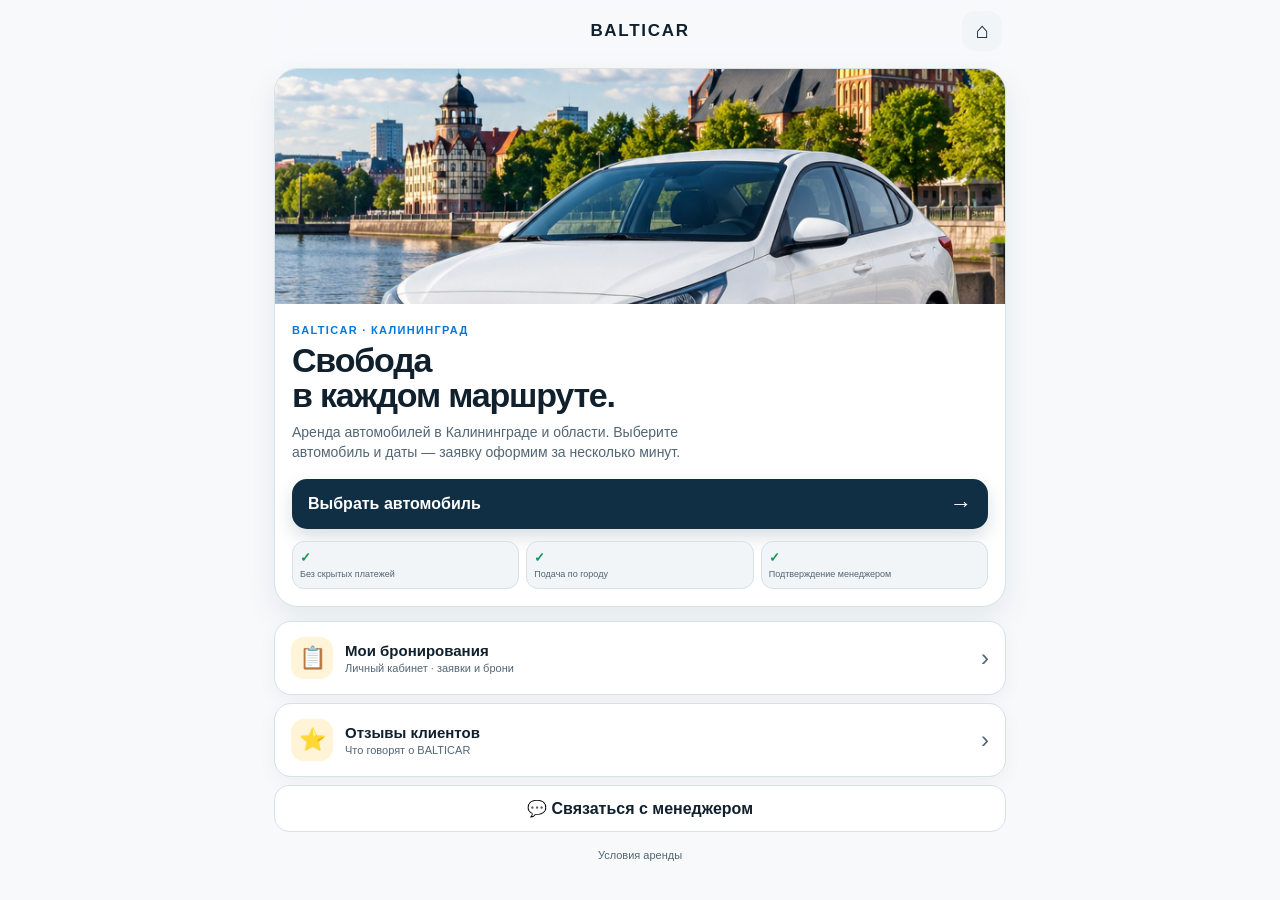
==== commit a7214be4: "Add files via upload" ====
--- a/webapp/index.html
+++ b/webapp/index.html
@@ -20,7 +20,7 @@
   window.__BALTICAR_BOOT_OK=false;
   window.__BALTICAR_REOPEN=function(){
     var base=location.pathname||'/app';
-    location.replace(base+'?v=47&reopen='+Date.now());
+    location.replace(base+'?v=48&reopen='+Date.now());
   };
   window.__BALTICAR_HIDE_BOOT=function(){
     window.__BALTICAR_BOOT_OK=true;
@@ -470,7 +470,7 @@
   try{tg?.ready();tg?.expand()}catch(e){}
   if(window.__BALTICAR_REOPEN){window.__BALTICAR_REOPEN();return;}
   const base=location.pathname||'/app';
-  location.replace(base+'?v=47&reopen='+Date.now());
+  location.replace(base+'?v=48&reopen='+Date.now());
 }
 function closeMiniApp(){try{tg?.close()}catch(e){}}
 function showFatalError(message){
@@ -522,6 +522,7 @@
     </div>
   </section>
   <section class="homeShortcuts">
+    <button class="homeReview" onclick="openBookings()"><span class="reviewIcon">📋</span><span><b>Мои бронирования</b><small>Личный кабинет · заявки и брони</small></span><span class="arrow">›</span></button>
     <button class="homeReview" onclick="openReviews()"><span class="reviewIcon">⭐</span><span><b>Отзывы клиентов</b><small>Что говорят о BALTICAR</small></span><span class="arrow">›</span></button>
     <button class="homeContact" onclick="openContact()">💬 Связаться с менеджером</button>
   </section>
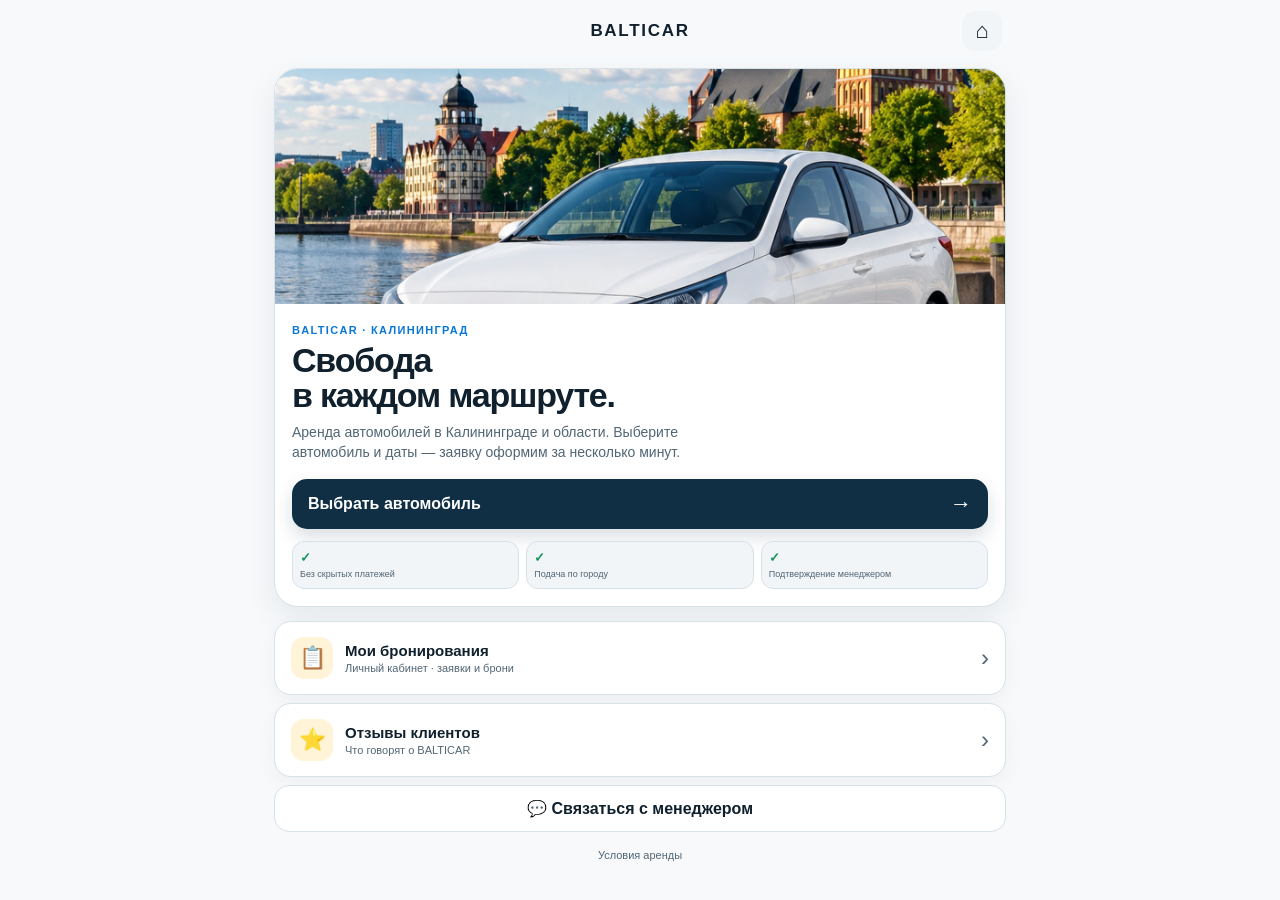
==== commit 07da1799: "Add files via upload" ====
--- a/webapp/index.html
+++ b/webapp/index.html
@@ -20,7 +20,7 @@
   window.__BALTICAR_BOOT_OK=false;
   window.__BALTICAR_REOPEN=function(){
     var base=location.pathname||'/app';
-    location.replace(base+'?v=48&reopen='+Date.now());
+    location.replace(base+'?v=50&reopen='+Date.now());
   };
   window.__BALTICAR_HIDE_BOOT=function(){
     window.__BALTICAR_BOOT_OK=true;
@@ -55,12 +55,14 @@
   --shadow:0 16px 40px rgba(0,0,0,.24);
 }
 *{box-sizing:border-box}
-html,body{margin:0;min-height:100%;background:var(--bg);color:var(--text);font-family:-apple-system,BlinkMacSystemFont,"SF Pro Display","Segoe UI",sans-serif;-webkit-font-smoothing:antialiased}
-body{background:linear-gradient(180deg,var(--bg) 0,var(--bg) 100%)}
+html,body{margin:0;min-height:100%;min-height:100dvh;height:100%;background:var(--bg);color:var(--text);font-family:-apple-system,BlinkMacSystemFont,"SF Pro Display","Segoe UI",sans-serif;-webkit-font-smoothing:antialiased}
+body{background:linear-gradient(180deg,var(--bg) 0,var(--bg) 100%);overflow-x:hidden}
 button,input,textarea{font:inherit;color:inherit}
 button{border:0;cursor:pointer}
-#app{max-width:760px;margin:auto;padding:env(safe-area-inset-top) 14px calc(28px + env(safe-area-inset-bottom))}
+/* safe-area: системный + Telegram (--tg-*) в fullscreen */
+#app{max-width:760px;margin:auto;min-height:100%;padding:max(env(safe-area-inset-top,0px),var(--tg-safe-area-inset-top,0px),var(--tg-content-safe-area-inset-top,0px)) 14px calc(28px + max(env(safe-area-inset-bottom,0px),var(--tg-safe-area-inset-bottom,0px)))}
 .top{height:58px;display:grid;grid-template-columns:44px 1fr 44px;align-items:center;position:sticky;top:0;z-index:20;background:color-mix(in srgb,var(--bg) 90%,transparent);backdrop-filter:blur(16px);-webkit-backdrop-filter:blur(16px)}
+html.tg-fullscreen #app{min-height:100dvh}
 .brand{text-align:center;font-size:17px;font-weight:900;letter-spacing:.12em}
 .topbtn{width:40px;height:40px;border-radius:13px;background:var(--surface);border:1px solid var(--line);box-shadow:0 4px 14px rgba(0,0,0,.05);font-size:22px}
 .screen{display:none}.screen.active{display:block;animation:fadeUp .22s ease}
@@ -429,8 +431,16 @@
   const scheme=window.Telegram?.WebApp?.colorScheme || (window.matchMedia?.('(prefers-color-scheme: light)').matches?'light':'dark');
   document.documentElement.classList.toggle('light',scheme==='light');
   document.documentElement.classList.toggle('dark',scheme!=='light');
+  const bg=scheme==='light'?'#f5f7fa':'#07111b';
   const meta=document.querySelector('meta[name="theme-color"]');
-  if(meta)meta.content=scheme==='light'?'#f5f7fa':'#07111b';
+  if(meta)meta.content=bg;
+  // Цвета шапки/фона Telegram = фон приложения, верхняя полоска визуально сливается
+  try{
+    const tw=window.Telegram?.WebApp;
+    if(!tw)return;
+    if(typeof tw.setHeaderColor==='function')tw.setHeaderColor(bg);
+    if(typeof tw.setBackgroundColor==='function')tw.setBackgroundColor(bg);
+  }catch(e){}
 };
 try{
   Telegram?.WebApp?.onEvent?.('themeChanged',window.BALTICAR_applyTheme);
@@ -441,7 +451,7 @@
 </script>
 </head>
 <body>
-<div id="bootOverlay"><div class="bootBox"><div class="bootLogo">BALTICAR</div><div class="bootText">Загрузка Mini App…</div><button id="bootRetry" class="bootRetry" type="button" onclick="window.__BALTICAR_REOPEN()">↻ Открыть заново</button></div></div>
+<div id="bootOverlay"><div class="bootBox"><div class="bootLogo">BALTICAR</div><div class="bootText">Загрузка Mini App…<br><span style="font-size:12px;opacity:.75">Если сервис просыпался после простоя — подождите 30–60 сек</span></div><button id="bootRetry" class="bootRetry" type="button" onclick="window.__BALTICAR_REOPEN()">↻ Открыть заново</button></div></div>
 <div id="app">
   <header class="top">
     <button class="topbtn" id="backBtn" onclick="goBack()">‹</button>
@@ -466,11 +476,31 @@
 
 <script>
 const tg=window.Telegram?.WebApp;
+function setupFullscreen(){
+  // Максимально «как страница»: expand + requestFullscreen (Bot API 8.0+).
+  // На старых клиентах остаётся expand — шапка Telegram может остаться.
+  try{
+    if(!tg)return;
+    tg.ready();
+    tg.expand();
+    if(typeof tg.disableVerticalSwipes==='function')tg.disableVerticalSwipes();
+    if(typeof tg.requestFullscreen==='function'){
+      try{tg.requestFullscreen()}catch(e){}
+    }
+    // Повтор через кадр — часть клиентов принимает fullscreen только после ready/expand
+    requestAnimationFrame(()=>{
+      try{
+        tg.expand();
+        if(typeof tg.requestFullscreen==='function' && !tg.isFullscreen)tg.requestFullscreen();
+      }catch(e){}
+    });
+  }catch(e){}
+}
 function reopenMiniApp(){
-  try{tg?.ready();tg?.expand()}catch(e){}
+  setupFullscreen();
   if(window.__BALTICAR_REOPEN){window.__BALTICAR_REOPEN();return;}
   const base=location.pathname||'/app';
-  location.replace(base+'?v=48&reopen='+Date.now());
+  location.replace(base+'?v=50&reopen='+Date.now());
 }
 function closeMiniApp(){try{tg?.close()}catch(e){}}
 function showFatalError(message){
@@ -480,8 +510,12 @@
   if(text&&message)text.textContent='Приложение загрузилось с ошибкой. '+String(message).slice(0,160);
   box.style.display='flex';
 }
-function refreshTelegramWebApp(){try{tg?.ready();tg?.expand()}catch(e){}}
+function refreshTelegramWebApp(){setupFullscreen();try{window.BALTICAR_applyTheme?.()}catch(e){}}
 refreshTelegramWebApp();
+try{
+  tg?.onEvent?.('fullscreenChanged',()=>{document.documentElement.classList.toggle('tg-fullscreen',!!tg?.isFullscreen)});
+  tg?.onEvent?.('fullscreenFailed',()=>{/* клиент не поддерживает — остаётся expand */});
+}catch(e){}
 window.addEventListener('pageshow',e=>{
   refreshTelegramWebApp();
   if(e.persisted)setTimeout(()=>reopenMiniApp(),50);
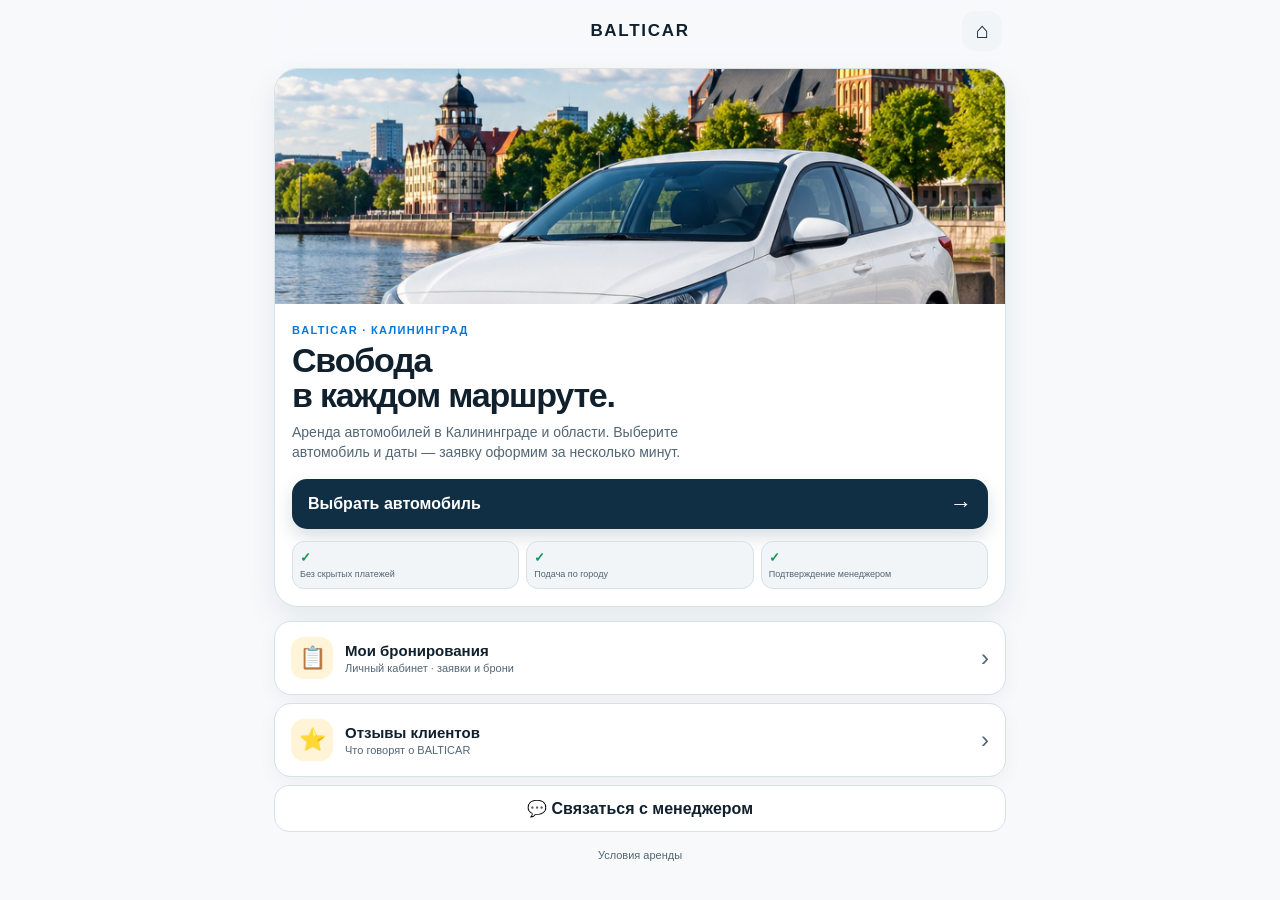
==== commit 9929ecb1: "Add files via upload" ====
--- a/webapp/index.html
+++ b/webapp/index.html
@@ -20,7 +20,7 @@
   window.__BALTICAR_BOOT_OK=false;
   window.__BALTICAR_REOPEN=function(){
     var base=location.pathname||'/app';
-    location.replace(base+'?v=50&reopen='+Date.now());
+    location.replace(base+'?v=55&reopen='+Date.now());
   };
   window.__BALTICAR_HIDE_BOOT=function(){
     window.__BALTICAR_BOOT_OK=true;
@@ -500,7 +500,7 @@
   setupFullscreen();
   if(window.__BALTICAR_REOPEN){window.__BALTICAR_REOPEN();return;}
   const base=location.pathname||'/app';
-  location.replace(base+'?v=50&reopen='+Date.now());
+  location.replace(base+'?v=55&reopen='+Date.now());
 }
 function closeMiniApp(){try{tg?.close()}catch(e){}}
 function showFatalError(message){
@@ -599,9 +599,9 @@
 async function chooseDay(n,mode){const d=new Date(month.getFullYear(),month.getMonth(),n);if(mode==='end'&&startDate&&d<=startDate)return;if(!dayHasAvailableTime(d,mode))return;if(mode==='start')startDate=d;else endDate=d;drawDays(currentAvail,mode)}
 function drawTimes(mode){const box=$('times'),d=mode==='start'?startDate:endDate;let html=`<div class="timeTitle"><b>Выберите время</b><span>${fmtDate(d)}</span></div><div class="times">`;for(let h=8;h<=20;h++){const ok=mode==='start'?candidateStartFree(d,h):candidateEndFree(d,h),selected=(mode==='start'?startTime:endTime)===h;html+=`<button class="time ${selected?'selected':''}" ${ok?'':'disabled'} onclick="chooseTime(${h},'${mode}')">${String(h).padStart(2,'0')}:00</button>`}html+='</div>';box.innerHTML=html;renderCalSummary()}
 function chooseTime(h,mode){const d=mode==='start'?startDate:endDate,ok=mode==='start'?candidateStartFree(d,h):candidateEndFree(d,h);if(!ok){toast('Это время недоступно для выбранного периода');return}if(mode==='start')startTime=h;else endTime=h;drawTimes(mode);if(mode==='start'&&startDate&&startTime!=null){endDate=new Date(startDate);endDate.setDate(endDate.getDate()+1);endTime=startTime;renderCalendar('end')}else renderCalSummary()}
-function rentalDays(){if(!startDate||startTime==null||!endDate||endTime==null)return null;const a=new Date(startDate);a.setHours(startTime);const b=new Date(endDate);b.setHours(endTime);return Math.max(1,Math.ceil((b-a)/86400000))}
+function rentalDays(){if(!startDate||startTime==null||!endDate||endTime==null)return null;const a=new Date(startDate);a.setHours(startTime,0,0,0);const b=new Date(endDate);b.setHours(endTime,0,0,0);const hours=(b-a)/3600000;if(hours<=0)return 1;const GRACE=3;const billable=Math.max(0,hours-GRACE);return Math.max(1,Math.ceil(billable/24))}
 function rate(){const d=rentalDays();return d<=3?selectedCar.rates[0]:d<=6?selectedCar.rates[1]:selectedCar.rates[2]}
-function renderCalSummary(){const d=rentalDays();if(!d)return;$('calSummary').innerHTML=`<div class="summary"><div class="sub">${fmtDate(startDate)} ${String(startTime).padStart(2,'0')}:00 → ${fmtDate(endDate)} ${String(endTime).padStart(2,'0')}:00</div><div class="big">${d} суток · ${money(d*rate())}</div>${endTime>startTime&&fmtDate(startDate)!==fmtDate(endDate)?'<div class="hint">⚠️ Возврат позже времени получения — оплачивается дополнительное сутки.</div>':''}<button class="primary summaryAction" onclick="goForm()">Продолжить оформление →</button></div>`}
+function renderCalSummary(){const d=rentalDays();if(!d)return;$('calSummary').innerHTML=`<div class="summary"><div class="sub">${fmtDate(startDate)} ${String(startTime).padStart(2,'0')}:00 → ${fmtDate(endDate)} ${String(endTime).padStart(2,'0')}:00</div><div class="big">${d} суток · ${money(d*rate())}</div>${(function(){const h=rentalDays();const a=new Date(startDate);a.setHours(startTime,0,0,0);const b=new Date(endDate);b.setHours(endTime,0,0,0);const hours=(b-a)/3600000;const exact=Math.max(1,Math.ceil(hours/24));return (h<exact)?'<div class="hint">✓ Льготный период до 3 часов — дополнительные сутки не начисляются.</div>':(endTime>startTime&&fmtDate(startDate)!==fmtDate(endDate)?'<div class="hint">⚠️ Возврат позже времени получения более чем на 3 часа — оплачивается дополнительное сутки.</div>':'');})()}<button class="primary summaryAction" onclick="goForm()">Продолжить оформление →</button></div>`}
 function goForm(){if(!rentalDays()){toast('Выберите дату и время возврата');return}show('form');renderForm()}
 function selectPickupLocation(v){pickupLocation=v;document.querySelectorAll('.locationOption').forEach(x=>x.classList.toggle('selected',x.dataset.location===v));const req=$('pickupRequest');if(req)req.style.display=v==='other'?'block':'none';const note=$('pickupLocationNote');if(note)pickupLocationNote=note.value.trim();renderLocationCost()}
 function selectPaymentMethod(v){paymentMethod=v;document.querySelectorAll('.paymentOption').forEach(x=>x.classList.toggle('selected',x.dataset.payment===v));}
@@ -620,7 +620,7 @@
 async function cancelBooking(id){if(!confirm('Отменить бронирование №'+id+'?'))return;try{await api('/api/bookings/cancel',{method:'POST',body:JSON.stringify({id})});toast('Бронирование отменено');openBookings()}catch(e){toast(e.message)}}
 async function openReviews(){show('reviews');$('reviews').innerHTML='<div class="sectionTitle">⭐ Отзывы клиентов</div><div class="sub">Реальные впечатления клиентов BALTICAR.</div><div id="rsummary" class="block" style="margin-top:14px">Загрузка…</div><div id="rlist" style="margin-top:12px"></div>';try{const d=await api('/api/reviews');const list=d.reviews||[];const avg=list.length?(list.reduce((sum,r)=>sum+Number(r.rating||0),0)/list.length).toFixed(1):'—';$('rsummary').innerHTML=list.length?`<div style="font-size:28px;font-weight:800">${avg} <span style="font-size:20px">★</span></div><div class="sub">Средняя оценка · ${list.length} ${list.length===1?'отзыв':(list.length<5?'отзыва':'отзывов')}</div>`:'<b>Пока нет отзывов</b><div class="sub" style="margin-top:6px">После завершённой аренды здесь появятся отзывы клиентов.</div>';$('rlist').innerHTML=list.length?list.map(r=>`<div class="bookingCard"><div style="font-size:20px">${'★'.repeat(Number(r.rating||0))}${'☆'.repeat(5-Number(r.rating||0))}</div><div style="margin-top:8px">${escapeHtml(r.text)||'Без текста'}</div><div class="sub" style="margin-top:8px">${escapeHtml(r.name||'Клиент')} · ${escapeHtml(r.car_name||'Автомобиль')} · ${r.created_at||''}</div></div>`).join(''):'<div class="empty">Пока нет опубликованных отзывов.</div>'}catch(e){$('rsummary').innerHTML='';$('rlist').innerHTML='<div class="empty">Не удалось загрузить отзывы.<br>'+escapeHtml(e.message)+'</div>'}}
 function openWhy(){show('why');$('why').innerHTML='<div class="sectionTitle">Почему BALTICAR</div><div class="sub">Сервис, который хочется рекомендовать.</div>'+[['🛡','Проверенные автомобили','Следим за состоянием, чистотой и обслуживанием.'],['💰','Прозрачные тарифы','Цена зависит от срока и видна до отправки заявки.'],['⚡','Быстрое подтверждение','Менеджер получает заявку сразу после отправки.'],['📅','Удобное бронирование','Весь путь от автомобиля до заявки — в одном окне.'],['🔔','Напоминания','Бот напомнит о предстоящей аренде заранее.']].map(x=>`<div class="block"><div style="font-size:25px">${x[0]}</div><h3>${x[1]}</h3><div class="sub">${x[2]}</div></div>`).join('')}
-function openTerms(){show('terms');$('terms').innerHTML='<div class="sectionTitle">Условия аренды</div><div class="block"><h3>🕐 Время</h3><div class="sub">Выдача и возврат: 08:00–20:00.</div></div><div class="block"><h3>🔧 Технический интервал</h3><div class="sub">Между бронированиями закладывается 2 часа.</div></div><div class="block"><h3>💰 Оплата</h3><div class="sub">Тариф определяется количеством оплачиваемых суток: 1–3, 4–6 или 7+.</div></div><div class="block"><h3>📌 Важно</h3><div class="sub">Если возврат происходит позже полного количества суток, добавляется ещё одни оплачиваемые сутки.</div></div>'}
+function openTerms(){show('terms');$('terms').innerHTML='<div class="sectionTitle">Условия аренды</div><div class="block"><h3>🕐 Время</h3><div class="sub">Выдача и возврат: 08:00–20:00.</div></div><div class="block"><h3>🔧 Технический интервал</h3><div class="sub">Между бронированиями закладывается 2 часа.</div></div><div class="block"><h3>💰 Оплата</h3><div class="sub">Тариф определяется количеством оплачиваемых суток: 1–3, 4–6 или 7+.</div></div><div class="block"><h3>📌 Важно</h3><div class="sub">Если возврат позже полного числа суток более чем на 3 часа, добавляется ещё одни оплачиваемые сутки. Опоздание до 3 часов не тарифицируется.</div></div>'}
 function openContact(){tg?.openTelegramLink?.('https://t.me/Balticar_kgd')||toast('Откройте канал BALTICAR для связи')}
 function openMap(){tg?.openTelegramLink?.('https://t.me/Balticar_kgd')||toast('Свяжитесь с менеджером для уточнения точки встречи')}
 function openReviewForm(id){
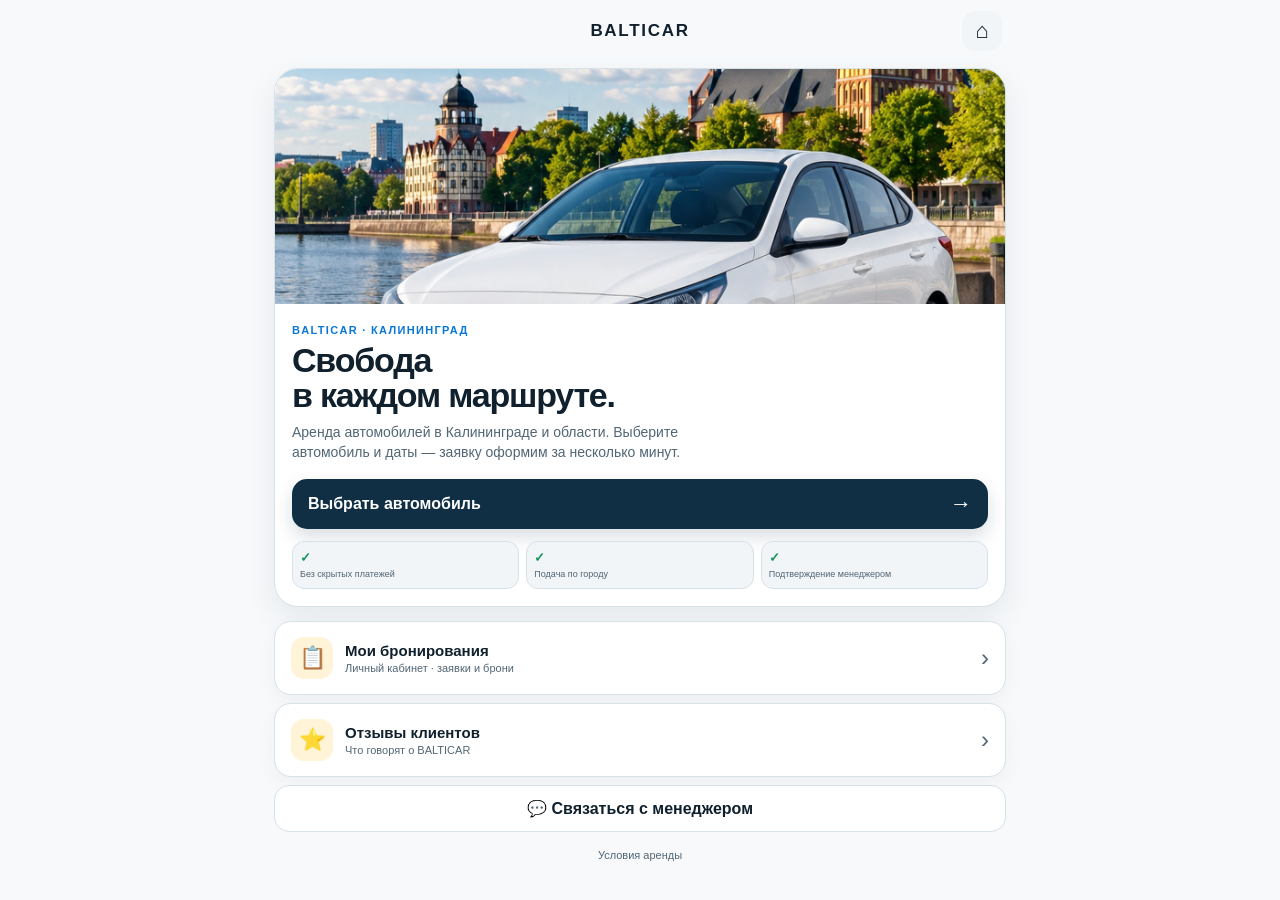
==== commit f62321e6: "Add files via upload" ====
(no text change in the page or its own stylesheets)
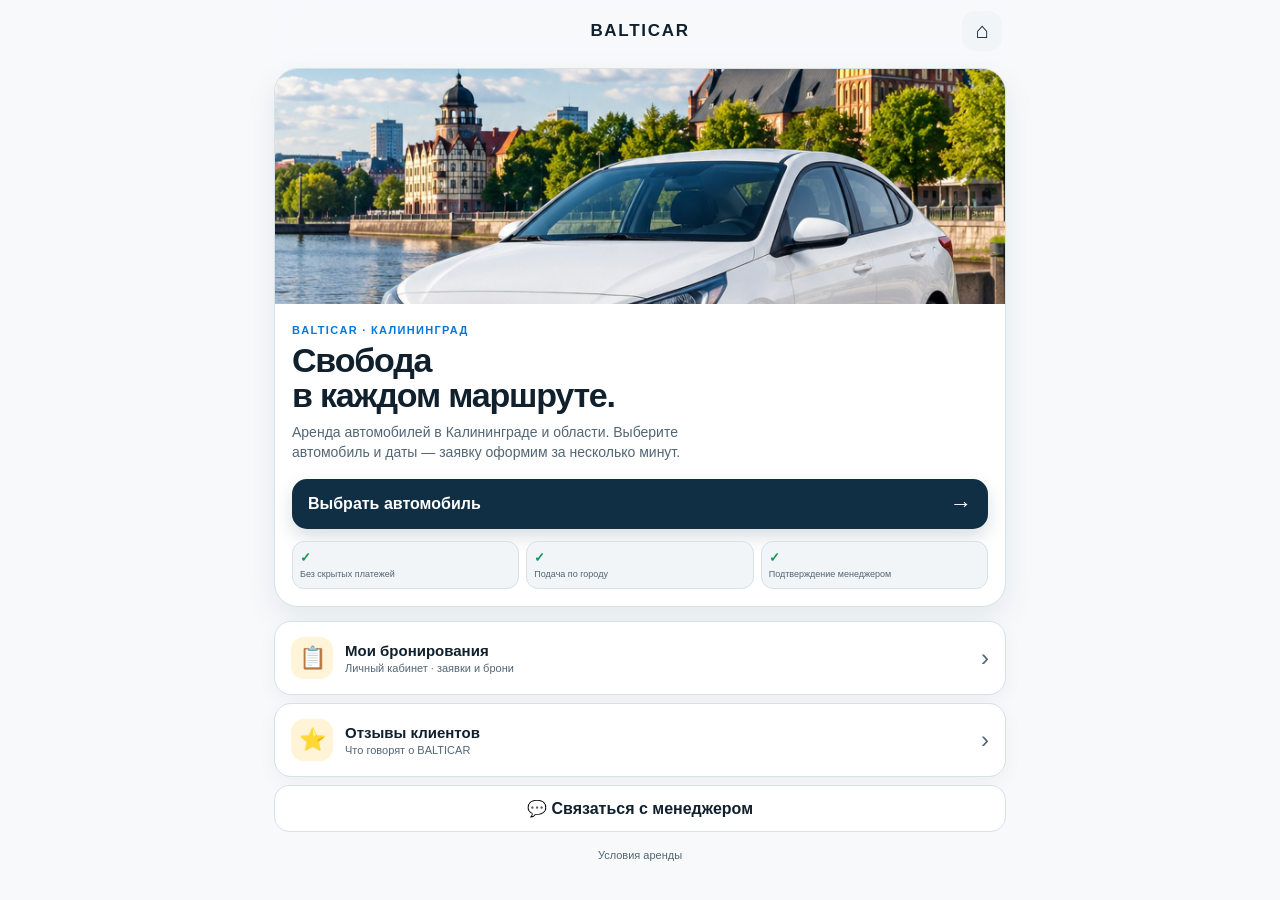
==== commit 3d450c36: "Add files via upload" ====
--- a/webapp/index.html
+++ b/webapp/index.html
@@ -90,7 +90,7 @@
 .carGallery{border:0!important;border-radius:0!important}
 .carbody{padding:13px}
 .carTop{display:block}.carname{font-size:17px;font-weight:900;line-height:1.18}
-.onlineLabel{display:inline-block;margin-top:6px;font-size:10px;font-weight:800;color:var(--green)}
+.busyLabel{color:#ff6b6b!important;background:rgba(220,80,80,.12);padding:4px 8px;border-radius:8px}.onlineLabel{display:inline-block;margin-top:6px;font-size:10px;font-weight:800;color:var(--green)}
 .carDescription{display:none}
 .chips{display:flex;flex-wrap:wrap;gap:5px;margin:10px 0}
 .chip{padding:6px 7px;border-radius:9px;background:var(--surface2);color:var(--muted);font-size:10px;white-space:nowrap}
@@ -579,7 +579,7 @@
 function gallerySet(ev,id,i){ev.preventDefault();ev.stopPropagation();const g=galleryData(id);if(g)galleryRender(g,i)}
 function galleryTouchStart(ev,g){g._touchX=ev.changedTouches[0].clientX}
 function galleryTouchEnd(ev,g){const x=ev.changedTouches[0].clientX;const dx=x-(g._touchX||x);if(Math.abs(dx)<35)return;galleryRender(g,Number(g.dataset.index||0)+(dx<0?1:-1))}
-function renderCars(){ $('carlist').className='carlistGrid'; $('carlist').innerHTML=cars.map(c=>`<article class="car">${galleryHTML(c)}<div class="carbody"><div class="carTop"><div class="carname">${escapeHtml(c.name)}</div><span class="onlineLabel">● ДОСТУПНО ДЛЯ БРОНИРОВАНИЯ</span></div><div class="chips"><span class="chip">⚙️ ${escapeHtml(c.gear)}</span><span class="chip">⛽ ${escapeHtml(c.fuel)}</span><span class="chip">👥 ${c.seats} мест</span></div><div class="carPrice"><span class="label">Лучшая цена · от 7 суток</span><b>${money(c.rates[2])}</b> <small>/ сутки</small></div><div class="carActions"><button class="primary" onclick="openCar('${c.id}')">Выбрать автомобиль →</button></div></div></article>`).join('')}
+function renderCars(){ $('carlist').className='carlistGrid'; $('carlist').innerHTML=cars.map(c=>`<article class="car">${galleryHTML(c)}<div class="carbody"><div class="carTop"><div class="carname">${escapeHtml(c.name)}</div><span class="onlineLabel ${c.busy_now?'busyLabel':''}">${c.busy_now?'● ЗАНЯТА СЕЙЧАС':'● ДОСТУПНО ДЛЯ БРОНИРОВАНИЯ'}</span></div><div class="chips"><span class="chip">⚙️ ${escapeHtml(c.gear)}</span><span class="chip">⛽ ${escapeHtml(c.fuel)}</span><span class="chip">👥 ${c.seats} мест</span></div><div class="carPrice"><span class="label">Лучшая цена · от 7 суток</span><b>${money(c.rates[2])}</b> <small>/ сутки</small></div><div class="carActions"><button class="primary" onclick="openCar('${c.id}')">Выбрать автомобиль →</button></div></div></article>`).join('')}
 function openCar(id){selectedCar=cars.find(x=>x.id===id);show('car');renderCar()}
 function renderCar(){const c=selectedCar;$('car').innerHTML=`<button class="back" onclick="openCars(false)">← К автомобилям</button>${galleryHTML(c,true)}<h1 class="detailTitle">${escapeHtml(c.name)}</h1><div class="sub">${escapeHtml(c.description||'')}</div><div class="facts"><div class="fact">Цвет<b>Белый</b></div><div class="fact">Коробка<b>${escapeHtml(c.gear)}</b></div><div class="fact">Топливо<b>${escapeHtml(c.fuel)}</b></div></div><div class="block"><h3>✨ В стоимость входит</h3><div class="sub">✓ Подготовленный автомобиль<br>✓ Понятная стоимость без скрытых доплат<br>✓ Техническое обслуживание<br>✓ Поддержка менеджера</div></div><div class="block"><h3>💰 Тарифы</h3><div class="tariffs"><div class="tariff"><span>1–3 суток</span><b>${money(c.rates[0])}</b></div><div class="tariff"><span>4–6 суток</span><b>${money(c.rates[1])}</b></div><div class="tariff"><span>7+ суток</span><b>${money(c.rates[2])}</b></div></div></div><div class="depositBox">🔐 Залог: <b>10 000 ₽</b></div><div class="locationCard"><div class="locationTitle">📍 Место подачи</div><div class="locationText">✈️ Аэропорт Храброво и 🚆 Южный вокзал — <b>БЕСПЛАТНО</b>.<br>Калининград и область — <b>от 1 000 ₽</b>.</div></div><div class="block"><h3>🕐 Выдача и возврат</h3><div class="sub">08:00–20:00<br>Технический интервал между арендами — 2 часа.</div></div><button class="primary" onclick="startBooking()">📅 Забронировать</button><div class="row" style="margin-top:10px"><button class="secondary" onclick="openBookings()">📋 Мои брони</button><button class="secondary" onclick="goHome()">⌂ Главное</button></div>`}
 function startBooking(){startDate=startTime=endDate=endTime=null;pickupLocation='airport';pickupLocationNote='';month=new Date();show('calendar');renderCalendar('start')}
